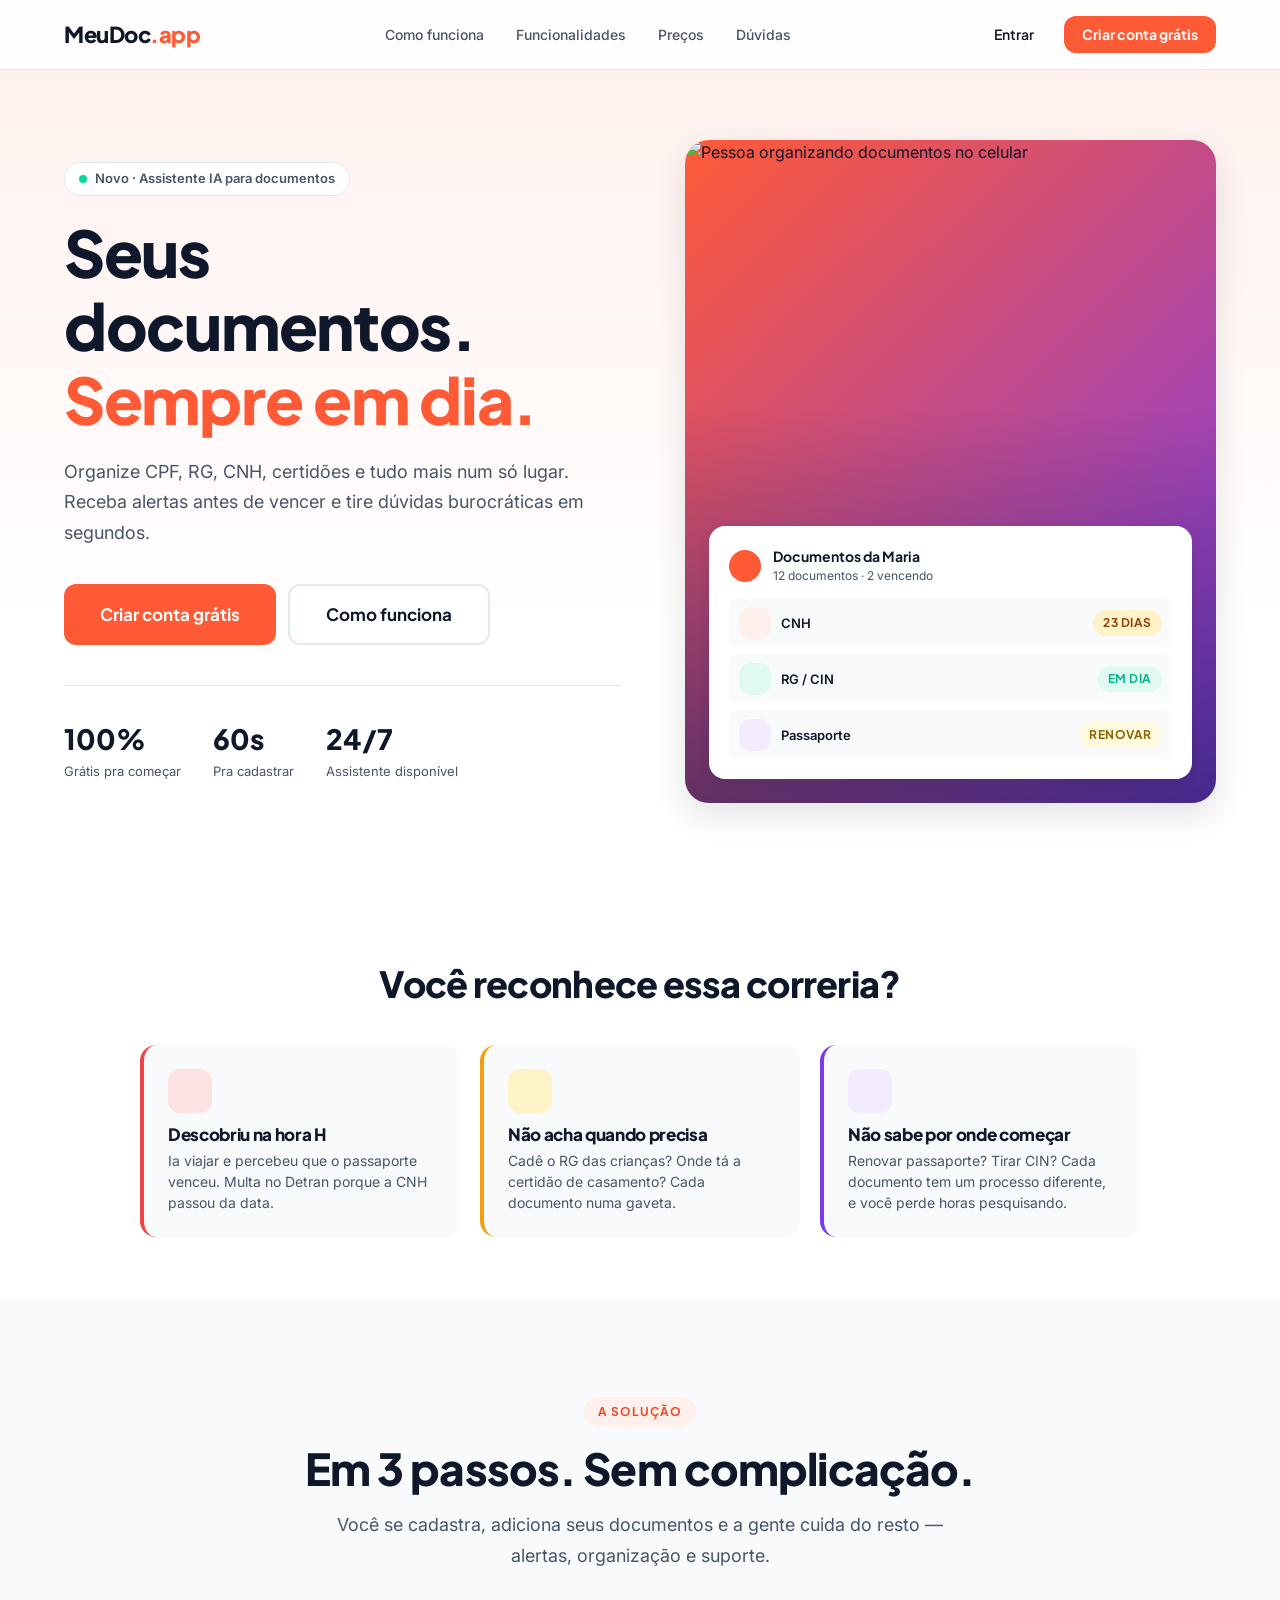
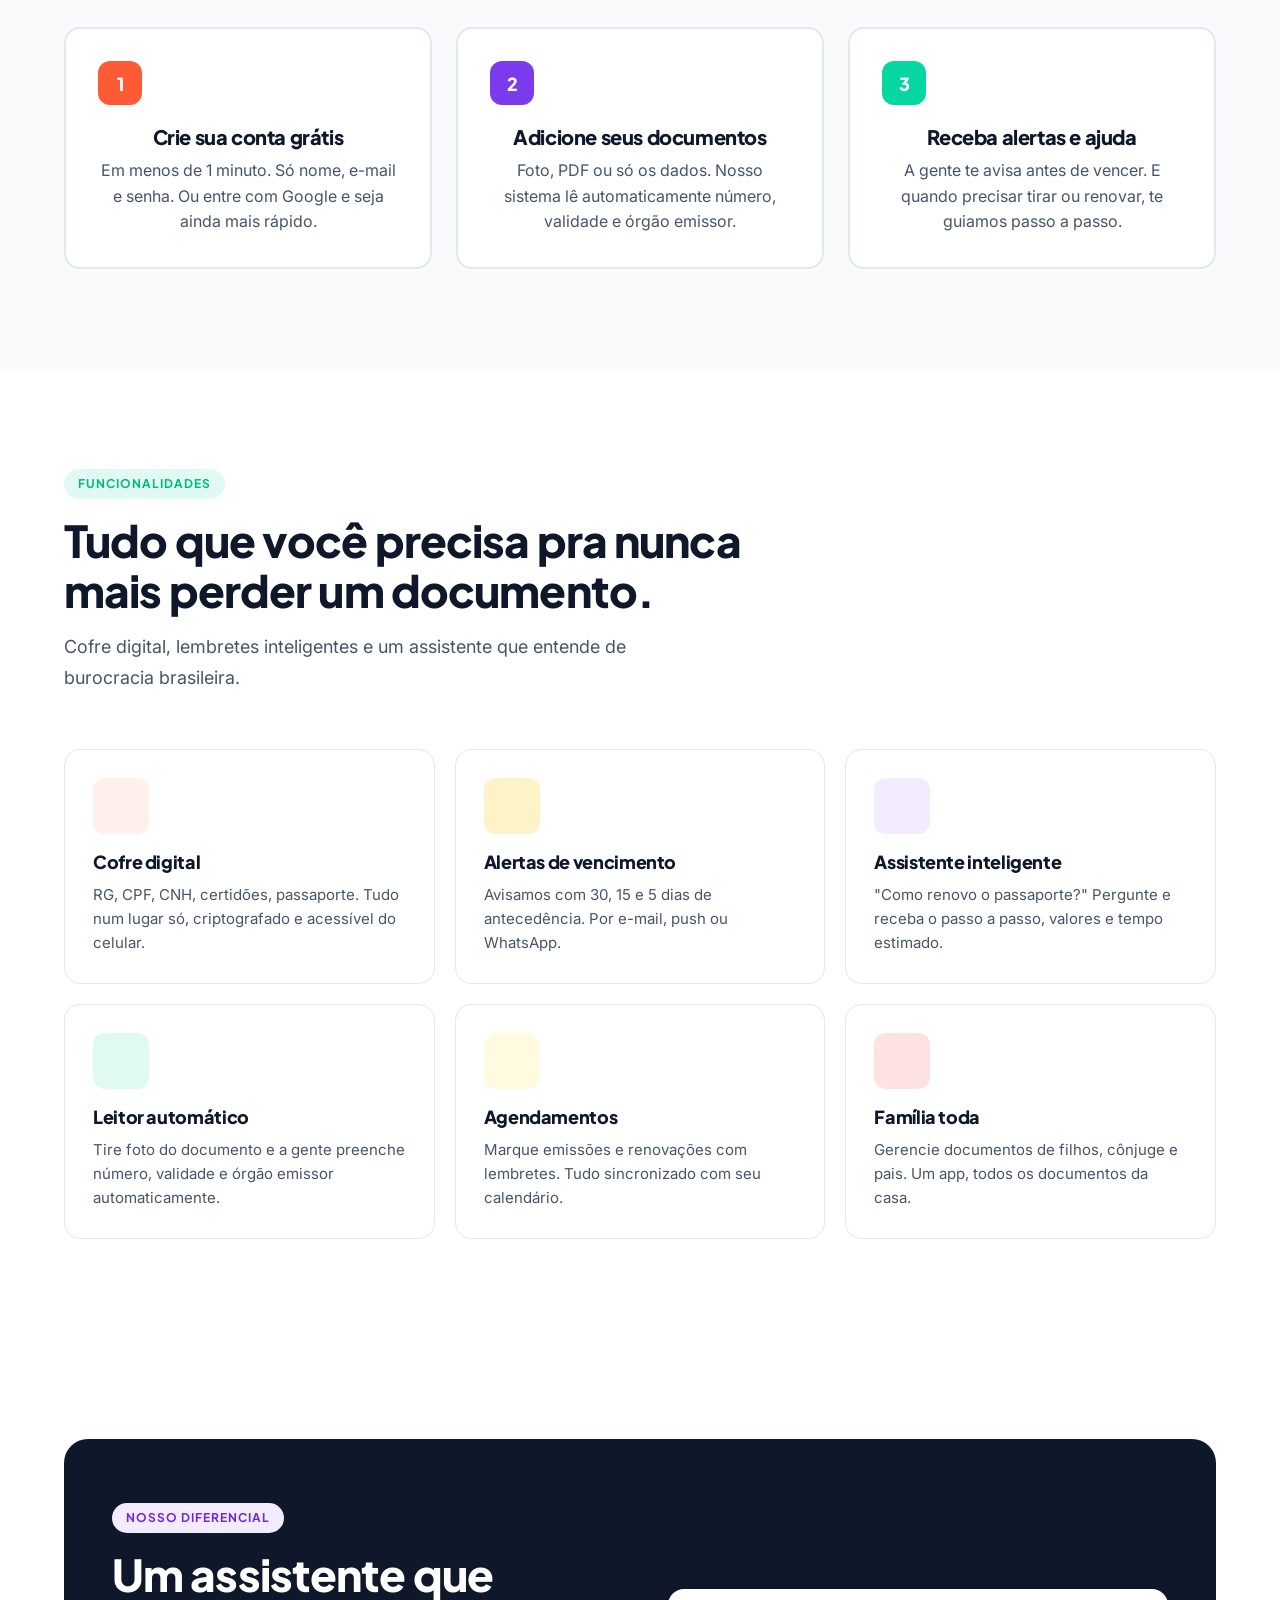
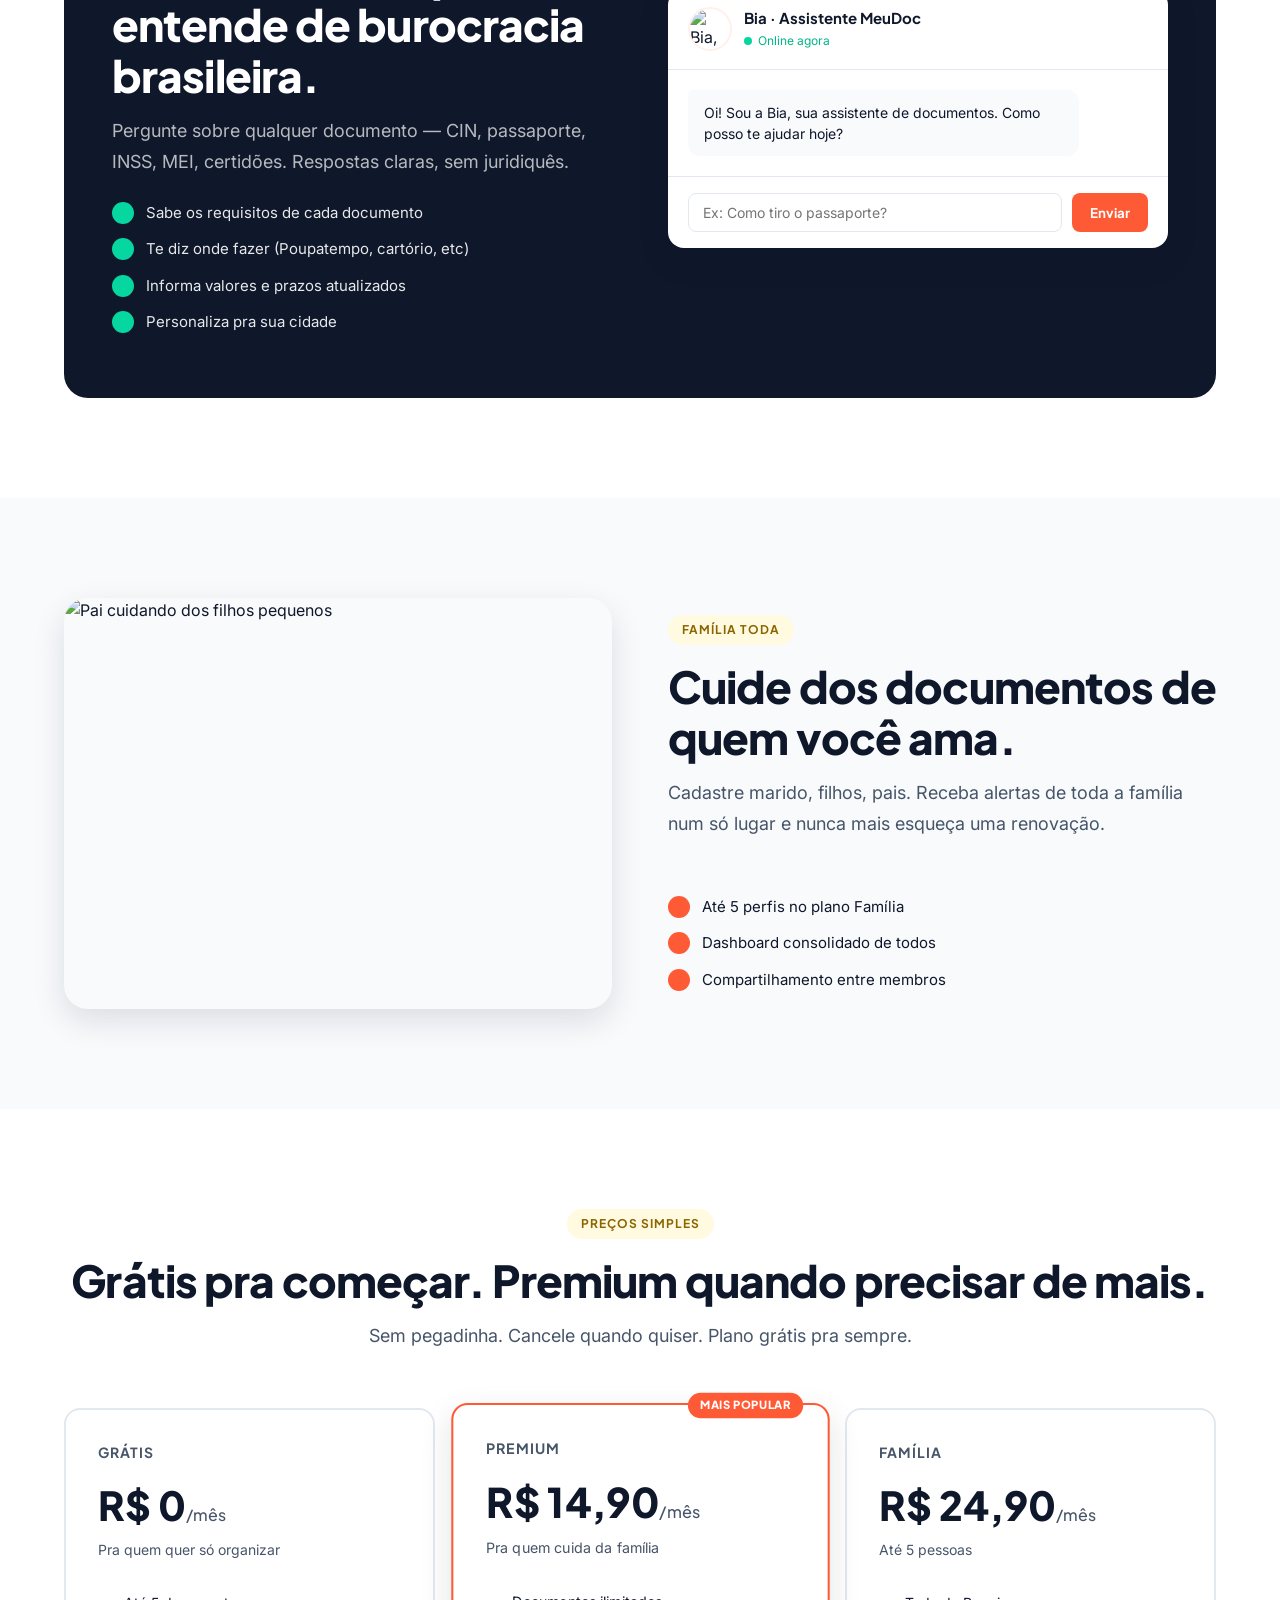
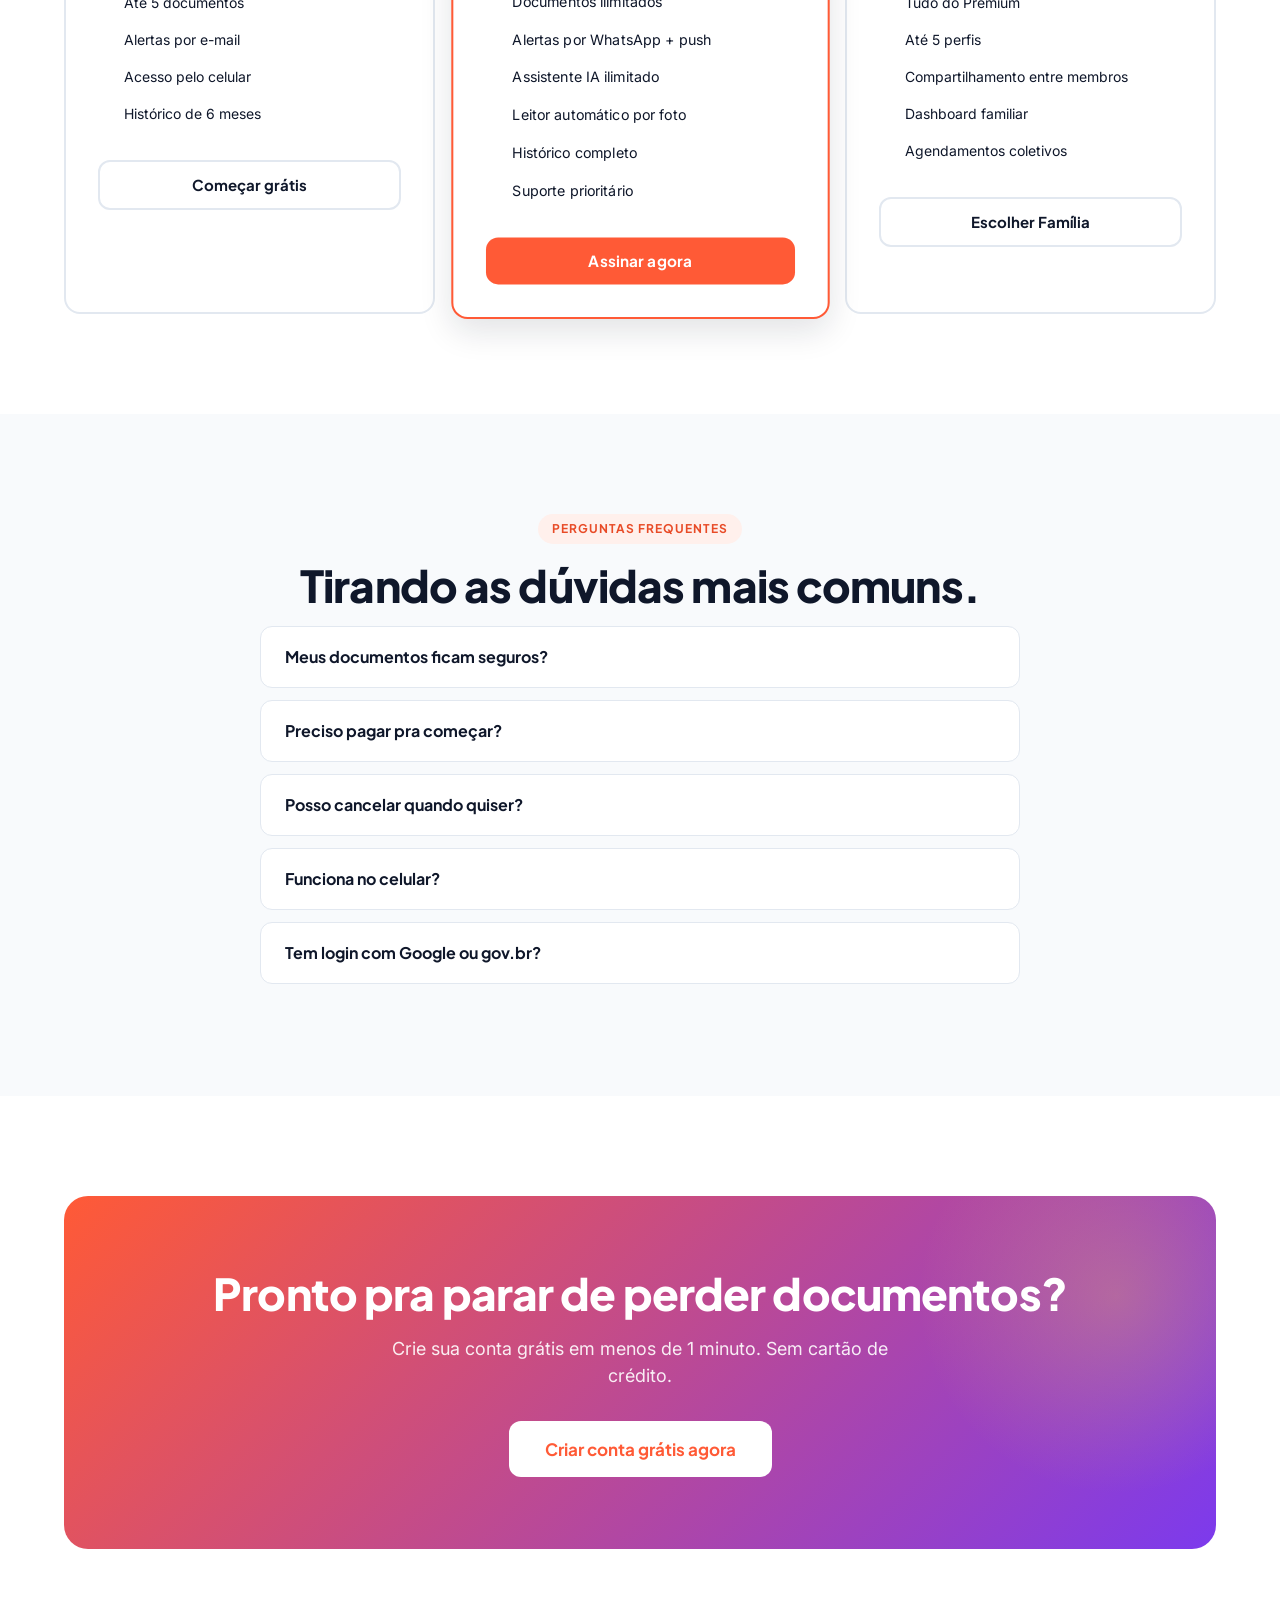
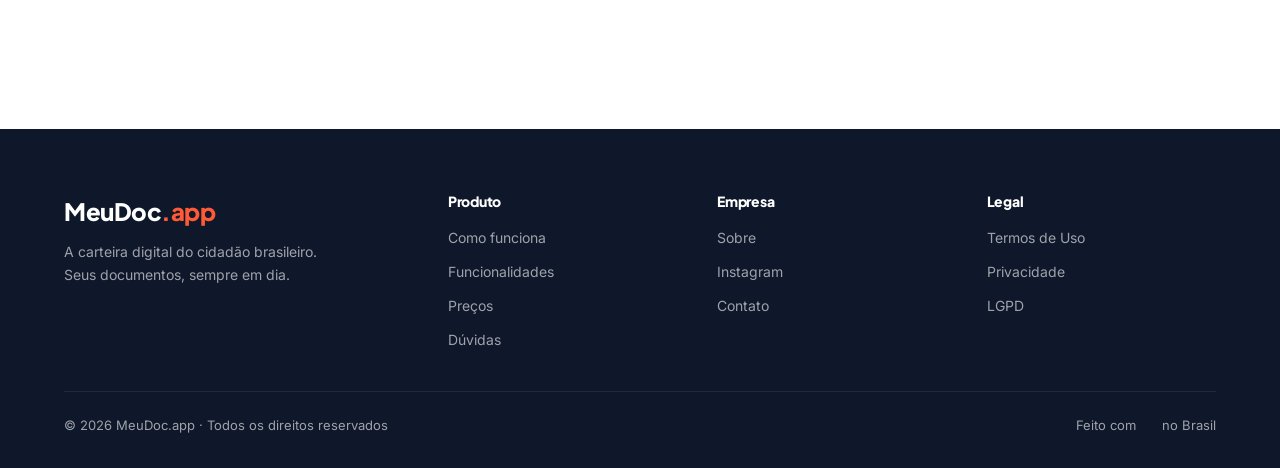
==== index.html @ 769c8b7e "Refaz todas paginas internas + OCR + chat IA + QR funcional API NOVA: - api/ocr.js: endpoint Claude " ====
<!DOCTYPE html>
<html lang="pt-BR">
<head>
<meta charset="UTF-8">
<meta name="viewport" content="width=device-width, initial-scale=1.0">
<title>MeuDoc.app — A carteira digital do cidadão brasileiro</title>
<meta name="description" content="Organize seus documentos, receba alertas de vencimento e tire dúvidas burocráticas com IA. Grátis pra sempre.">
<link rel="preconnect" href="https://fonts.googleapis.com">
<link rel="preconnect" href="https://fonts.gstatic.com" crossorigin>
<link href="https://fonts.googleapis.com/css2?family=Plus+Jakarta+Sans:wght@500;600;700;800&family=Inter:wght@400;500;600&display=swap" rel="stylesheet">
<link rel="stylesheet" href="assets/styles.css">
<script src="https://unpkg.com/lucide@latest/dist/umd/lucide.min.js"></script>
<style>
  /* === NAV === */
  .nav {
    position: fixed; top: 0; left: 0; right: 0; z-index: 100;
    background: rgba(255,255,255,0.85);
    backdrop-filter: blur(16px);
    border-bottom: 1px solid var(--borda);
  }
  .nav-inner {
    max-width: 1200px; margin: 0 auto;
    padding: 16px 24px;
    display: flex; align-items: center; justify-content: space-between; gap: 24px;
  }
  .logo {
    font-family: var(--font-display);
    font-weight: 800; font-size: 22px;
    color: var(--noite); letter-spacing: -0.02em;
  }
  .logo span { color: var(--coral); }
  .nav-links { display: flex; gap: 32px; align-items: center; }
  .nav-links a { font-size: 14px; font-weight: 500; color: var(--cinza); transition: color var(--t); }
  .nav-links a:hover { color: var(--noite); }
  .nav-cta { display: flex; gap: 12px; align-items: center; }
  .nav-cta .btn-ghost { color: var(--noite); font-weight: 600; }
  .menu-toggle { display: none; background: none; border: none; padding: 8px; color: var(--noite); cursor: pointer; }

  @media (max-width: 768px) {
    .nav-links, .nav-cta .btn-primary { display: none; }
    .menu-toggle { display: flex; }
    .nav-cta { gap: 8px; }
  }

  .mobile-menu {
    position: fixed; top: 64px; left: 0; right: 0;
    background: var(--branco);
    border-bottom: 1px solid var(--borda);
    padding: 24px;
    display: none;
    flex-direction: column;
    gap: 20px;
    z-index: 99;
    box-shadow: var(--sh-md);
  }
  .mobile-menu.open { display: flex; }
  .mobile-menu a { font-size: 16px; font-weight: 600; color: var(--noite); padding: 8px 0; }

  /* === HERO === */
  .hero {
    padding: 140px 0 100px;
    background: linear-gradient(180deg, var(--coral-light) 0%, var(--branco) 70%);
    position: relative; overflow: hidden;
  }
  .hero-grid {
    display: grid; grid-template-columns: 1.05fr 1fr;
    gap: 64px; align-items: center;
  }
  .hero-badge {
    display: inline-flex; align-items: center; gap: 8px;
    background: var(--branco);
    border: 1px solid var(--borda);
    border-radius: var(--r-full);
    padding: 6px 14px;
    font-size: 13px; font-weight: 600; color: var(--cinza);
    margin-bottom: 20px;
  }
  .hero-badge .dot { width: 8px; height: 8px; border-radius: 50%; background: var(--menta); animation: pulse 2s infinite; }
  .hero h1 { margin-bottom: 20px; }
  .hero h1 em { font-style: normal; color: var(--coral); }
  .hero-sub { font-size: 18px; color: var(--cinza); line-height: 1.7; margin-bottom: 36px; max-width: 520px; }
  .hero-cta { display: flex; gap: 12px; flex-wrap: wrap; margin-bottom: 40px; }
  .hero-stats { display: flex; gap: 32px; padding-top: 32px; border-top: 1px solid var(--borda); }
  .stat-num { font-family: var(--font-display); font-size: 28px; font-weight: 800; color: var(--noite); }
  .stat-label { font-size: 13px; color: var(--cinza); margin-top: 2px; }

  @media (max-width: 768px) {
    .hero { padding: 120px 0 60px; }
    .hero-grid { grid-template-columns: 1fr; gap: 40px; }
    .hero-stats { gap: 20px; }
    .stat-num { font-size: 24px; }
  }

  /* === HERO PHOTO + CARD === */
  .hero-visual {
    position: relative;
    aspect-ratio: 4/5;
    border-radius: var(--r-xl);
    overflow: hidden;
    box-shadow: var(--sh-lg);
    background: linear-gradient(135deg, var(--coral) 0%, var(--lavanda) 100%);
  }
  .hero-photo {
    width: 100%; height: 100%; object-fit: cover; object-position: center;
    display: block;
  }
  .hero-photo-overlay {
    position: absolute; inset: 0;
    background: linear-gradient(180deg, transparent 40%, rgba(15,23,42,0.5) 100%);
  }
  .hero-floating-card {
    position: absolute;
    bottom: 24px; left: 24px; right: 24px;
    background: var(--branco);
    border-radius: var(--r-lg);
    padding: 20px;
    box-shadow: var(--sh-md);
    animation: float 6s ease-in-out infinite;
  }
  .hfc-header { display: flex; align-items: center; gap: 12px; margin-bottom: 14px; }
  .hfc-title { font-family: var(--font-display); font-weight: 700; font-size: 14px; color: var(--noite); }
  .hfc-sub { font-size: 12px; color: var(--cinza); }
  .hfc-list { display: flex; flex-direction: column; gap: 8px; }
  .hfc-row { display: flex; align-items: center; gap: 10px; padding: 8px 10px; background: var(--neve); border-radius: var(--r-sm); }
  .hfc-row .icon-box { width: 32px; height: 32px; }
  .hfc-row .icon-box [data-lucide] { width: 16px; height: 16px; }
  .hfc-name { font-size: 13px; font-weight: 600; color: var(--noite); flex: 1; }

  /* === SECTION === */
  .section { padding: 100px 0; }
  .section-tag {
    display: inline-block;
    background: var(--coral-light);
    color: var(--coral-dark);
    padding: 6px 14px;
    border-radius: var(--r-full);
    font-family: var(--font-display);
    font-size: 12px; font-weight: 700;
    text-transform: uppercase; letter-spacing: 1px;
    margin-bottom: 16px;
  }
  .section-tag.menta { background: var(--menta-light); color: var(--menta-dark); }
  .section-tag.lavanda { background: var(--lavanda-light); color: var(--lavanda-dark); }
  .section-tag.sol { background: var(--sol-light); color: #8A6500; }
  .section-title { margin-bottom: 16px; }
  .section-sub { font-size: 18px; color: var(--cinza); line-height: 1.7; max-width: 640px; margin-bottom: 56px; }
  .section-center { text-align: center; }
  .section-center .section-sub { margin-left: auto; margin-right: auto; }

  /* === COMO FUNCIONA === */
  .steps { display: grid; grid-template-columns: repeat(3, 1fr); gap: 24px; }
  .step {
    background: var(--branco);
    border: 2px solid var(--borda);
    border-radius: var(--r-lg);
    padding: 32px;
    transition: all var(--t);
  }
  .step:hover { border-color: var(--coral); transform: translateY(-4px); box-shadow: var(--sh-md); }
  .step-num {
    width: 44px; height: 44px;
    background: var(--coral);
    color: var(--branco);
    border-radius: var(--r-md);
    display: flex; align-items: center; justify-content: center;
    font-family: var(--font-display); font-weight: 800; font-size: 18px;
    margin-bottom: 20px;
  }
  .step:nth-child(2) .step-num { background: var(--lavanda); }
  .step:nth-child(3) .step-num { background: var(--menta); }
  .step h3 { font-size: 20px; margin-bottom: 10px; }
  .step p { color: var(--cinza); line-height: 1.6; }
  @media (max-width: 768px) { .steps { grid-template-columns: 1fr; } }

  /* === FUNCIONALIDADES === */
  .features { display: grid; grid-template-columns: repeat(3, 1fr); gap: 20px; }
  .feature {
    background: var(--branco);
    border: 1px solid var(--borda);
    border-radius: var(--r-lg);
    padding: 28px;
    transition: all var(--t);
  }
  .feature:hover { transform: translateY(-4px); box-shadow: var(--sh-md); border-color: var(--cinza-claro); }
  .feature .icon-box { margin-bottom: 18px; }
  .feature h3 { font-size: 18px; margin-bottom: 10px; }
  .feature p { color: var(--cinza); font-size: 15px; line-height: 1.6; }
  @media (max-width: 900px) { .features { grid-template-columns: repeat(2, 1fr); } }
  @media (max-width: 600px) { .features { grid-template-columns: 1fr; } }

  /* === IA SECTION === */
  .ia-section { background: var(--noite); color: var(--branco); border-radius: var(--r-xl); padding: 64px 48px; }
  .ia-grid { display: grid; grid-template-columns: 1fr 1fr; gap: 56px; align-items: center; }
  .ia-section h2, .ia-section .section-title { color: var(--branco); }
  .ia-section .section-sub { color: rgba(255,255,255,0.7); margin-bottom: 24px; }
  .ia-features { display: flex; flex-direction: column; gap: 14px; }
  .ia-feat { display: flex; align-items: center; gap: 12px; font-size: 15px; color: rgba(255,255,255,0.9); }
  .ia-check { width: 22px; height: 22px; border-radius: var(--r-full); background: var(--menta); color: var(--noite); display: flex; align-items: center; justify-content: center; flex-shrink: 0; }
  .ia-check [data-lucide] { width: 14px; height: 14px; stroke-width: 3; }

  .chat-card { background: var(--branco); border-radius: var(--r-lg); overflow: hidden; color: var(--noite); box-shadow: var(--sh-lg); }
  .chat-header { padding: 18px 20px; border-bottom: 1px solid var(--borda); display: flex; align-items: center; gap: 12px; }
  .chat-avatar-img {
    width: 44px; height: 44px; border-radius: var(--r-full); overflow: hidden;
    border: 2px solid var(--coral-light); flex-shrink: 0;
  }
  .chat-avatar-img img { width: 100%; height: 100%; object-fit: cover; }
  .chat-title { font-family: var(--font-display); font-weight: 700; font-size: 15px; }
  .chat-status { font-size: 12px; color: var(--menta-dark); display: flex; align-items: center; gap: 6px; margin-top: 2px; }
  .chat-status::before { content: ''; width: 8px; height: 8px; border-radius: 50%; background: var(--menta); animation: pulse 2s infinite; }
  .chat-body { padding: 20px; max-height: 320px; overflow-y: auto; display: flex; flex-direction: column; gap: 12px; }
  .msg { padding: 12px 16px; border-radius: var(--r-md); max-width: 85%; font-size: 14px; line-height: 1.5; }
  .msg-bot { background: var(--neve); color: var(--noite); border-top-left-radius: 4px; }
  .msg-user { background: var(--coral); color: var(--branco); align-self: flex-end; border-top-right-radius: 4px; }
  .typing { display: flex; gap: 4px; padding: 12px 16px; background: var(--neve); border-radius: var(--r-md); width: fit-content; }
  .typing span { width: 6px; height: 6px; background: var(--cinza-claro); border-radius: 50%; animation: pulse 1.4s infinite; }
  .typing span:nth-child(2) { animation-delay: 0.2s; }
  .typing span:nth-child(3) { animation-delay: 0.4s; }
  .chat-input-wrap { padding: 16px 20px; border-top: 1px solid var(--borda); display: flex; gap: 10px; }
  .chat-input-wrap input { flex: 1; padding: 10px 14px; border: 1.5px solid var(--borda); border-radius: var(--r-sm); font-size: 14px; outline: none; }
  .chat-input-wrap input:focus { border-color: var(--coral); }
  .chat-input-wrap button { padding: 10px 18px; background: var(--coral); color: var(--branco); border: none; border-radius: var(--r-sm); font-weight: 700; font-family: var(--font-display); cursor: pointer; }

  @media (max-width: 768px) {
    .ia-section { padding: 40px 24px; }
    .ia-grid { grid-template-columns: 1fr; gap: 32px; }
  }

  /* === FAMILIA SECTION (com foto) === */
  .familia-grid { display: grid; grid-template-columns: 1fr 1fr; gap: 56px; align-items: center; }
  .familia-photo {
    width: 100%; aspect-ratio: 4/3; object-fit: cover;
    border-radius: var(--r-xl);
    box-shadow: var(--sh-lg);
  }
  @media (max-width: 768px) { .familia-grid { grid-template-columns: 1fr; gap: 32px; } }

  /* === PREÇOS === */
  .prices { display: grid; grid-template-columns: repeat(3, 1fr); gap: 20px; }
  .price {
    background: var(--branco);
    border: 2px solid var(--borda);
    border-radius: var(--r-lg);
    padding: 32px;
    transition: all var(--t);
    text-align: left;
  }
  .price.popular { border-color: var(--coral); position: relative; transform: scale(1.02); box-shadow: var(--sh-lg); }
  .price-badge { position: absolute; top: -12px; right: 24px; background: var(--coral); color: var(--branco); padding: 4px 12px; border-radius: var(--r-full); font-family: var(--font-display); font-size: 11px; font-weight: 800; text-transform: uppercase; letter-spacing: 0.5px; }
  .price-name { font-family: var(--font-display); font-size: 14px; font-weight: 700; color: var(--cinza); text-transform: uppercase; letter-spacing: 1px; margin-bottom: 12px; }
  .price-value { font-family: var(--font-display); font-size: 40px; font-weight: 800; color: var(--noite); margin-bottom: 4px; }
  .price-value small { font-size: 16px; font-weight: 500; color: var(--cinza); }
  .price-sub { font-size: 14px; color: var(--cinza); margin-bottom: 24px; }
  .price-list { list-style: none; margin-bottom: 28px; }
  .price-list li { padding: 8px 0; font-size: 14px; color: var(--noite); display: flex; align-items: center; gap: 10px; }
  .price-list li [data-lucide] { width: 16px; height: 16px; color: var(--menta-dark); stroke-width: 3; flex-shrink: 0; }
  @media (max-width: 900px) {
    .prices { grid-template-columns: 1fr; }
    .price.popular { transform: none; }
  }

  /* === FAQ === */
  .faq { max-width: 760px; margin: 0 auto; }
  .faq-item { background: var(--branco); border: 1px solid var(--borda); border-radius: var(--r-md); margin-bottom: 12px; overflow: hidden; }
  .faq-q { padding: 18px 24px; font-family: var(--font-display); font-weight: 700; font-size: 16px; cursor: pointer; display: flex; justify-content: space-between; align-items: center; color: var(--noite); }
  .faq-q [data-lucide] { color: var(--coral); transition: transform var(--t); }
  .faq-a { max-height: 0; overflow: hidden; transition: max-height var(--t-slow), padding var(--t-slow); padding: 0 24px; color: var(--cinza); font-size: 15px; line-height: 1.7; }
  .faq-item.open .faq-a { max-height: 500px; padding: 0 24px 20px; }
  .faq-item.open .faq-q [data-lucide] { transform: rotate(180deg); }

  /* === CTA FINAL === */
  .cta-final {
    background: linear-gradient(135deg, var(--coral) 0%, var(--lavanda) 100%);
    color: var(--branco);
    border-radius: var(--r-xl);
    padding: 72px 40px;
    text-align: center;
    position: relative;
    overflow: hidden;
  }
  .cta-final::before {
    content: ''; position: absolute; top: -100px; right: -100px;
    width: 400px; height: 400px; border-radius: 50%;
    background: radial-gradient(circle, rgba(255,217,61,0.25), transparent 70%);
  }
  .cta-final h2 { color: var(--branco); margin-bottom: 16px; position: relative; }
  .cta-final p { font-size: 18px; color: rgba(255,255,255,0.9); margin-bottom: 32px; max-width: 540px; margin-left: auto; margin-right: auto; position: relative; }
  .cta-final .btn-primary { background: var(--branco); color: var(--coral); position: relative; }
  .cta-final .btn-primary:hover { background: var(--neve); }

  /* === FOOTER === */
  footer { background: var(--noite); color: rgba(255,255,255,0.6); padding: 64px 0 32px; margin-top: 80px; }
  .footer-grid {
    display: grid; grid-template-columns: 1.5fr 1fr 1fr 1fr; gap: 40px;
    padding-bottom: 40px; border-bottom: 1px solid rgba(255,255,255,0.08);
  }
  .footer-brand .logo { color: var(--branco); font-size: 24px; }
  .footer-brand p { margin-top: 12px; font-size: 14px; line-height: 1.6; max-width: 280px; }
  .footer-col h4 { color: var(--branco); font-size: 14px; margin-bottom: 16px; }
  .footer-col ul { list-style: none; display: flex; flex-direction: column; gap: 10px; }
  .footer-col a { font-size: 14px; color: rgba(255,255,255,0.6); transition: color var(--t); }
  .footer-col a:hover { color: var(--branco); }
  .footer-bottom { padding-top: 24px; display: flex; justify-content: space-between; align-items: center; font-size: 13px; flex-wrap: wrap; gap: 12px; }
  .footer-bottom [data-lucide] { color: var(--coral); width: 14px; height: 14px; }
  @media (max-width: 768px) { .footer-grid { grid-template-columns: 1fr 1fr; gap: 32px; } }
  @media (max-width: 480px) { .footer-grid { grid-template-columns: 1fr; } }
</style>
</head>
<body>

<!-- NAV -->
<nav class="nav">
  <div class="nav-inner">
    <a href="#" class="logo">MeuDoc<span>.app</span></a>
    <div class="nav-links">
      <a href="#como-funciona">Como funciona</a>
      <a href="#funcionalidades">Funcionalidades</a>
      <a href="#precos">Preços</a>
      <a href="#faq">Dúvidas</a>
    </div>
    <div class="nav-cta">
      <a href="login.html" class="btn btn-ghost btn-sm">Entrar</a>
      <a href="login.html#cadastro" class="btn btn-primary btn-sm">Criar conta grátis</a>
      <button class="menu-toggle" onclick="toggleMenu()" aria-label="Menu"><i data-lucide="menu" class="icon-lg"></i></button>
    </div>
  </div>
  <div class="mobile-menu" id="mobileMenu">
    <a href="#como-funciona" onclick="toggleMenu()">Como funciona</a>
    <a href="#funcionalidades" onclick="toggleMenu()">Funcionalidades</a>
    <a href="#precos" onclick="toggleMenu()">Preços</a>
    <a href="#faq" onclick="toggleMenu()">Dúvidas</a>
    <a href="login.html" class="btn btn-secondary">Entrar</a>
    <a href="login.html#cadastro" class="btn btn-primary">Criar conta grátis</a>
  </div>
</nav>

<!-- HERO -->
<section class="hero">
  <div class="container">
    <div class="hero-grid">
      <div>
        <div class="hero-badge"><span class="dot"></span> Novo · Assistente IA para documentos</div>
        <h1>Seus documentos.<br><em>Sempre em dia.</em></h1>
        <p class="hero-sub">Organize CPF, RG, CNH, certidões e tudo mais num só lugar. Receba alertas antes de vencer e tire dúvidas burocráticas em segundos.</p>
        <div class="hero-cta">
          <a href="login.html#cadastro" class="btn btn-primary btn-lg">Criar conta grátis</a>
          <a href="#como-funciona" class="btn btn-secondary btn-lg">Como funciona</a>
        </div>
        <div class="hero-stats">
          <div>
            <div class="stat-num">100%</div>
            <div class="stat-label">Grátis pra começar</div>
          </div>
          <div>
            <div class="stat-num">60s</div>
            <div class="stat-label">Pra cadastrar</div>
          </div>
          <div>
            <div class="stat-num">24/7</div>
            <div class="stat-label">Assistente disponível</div>
          </div>
        </div>
      </div>
      <div class="hero-visual">
        <img class="hero-photo" src="https://images.unsplash.com/photo-1573496359142-b8d87734a5a2?w=900&q=85&auto=format&fit=crop" alt="Pessoa organizando documentos no celular" loading="eager">
        <div class="hero-photo-overlay"></div>
        <div class="hero-floating-card">
          <div class="hfc-header">
            <div class="avatar avatar-sm" style="background: var(--coral);"><i data-lucide="folder" class="icon-md"></i></div>
            <div>
              <div class="hfc-title">Documentos da Maria</div>
              <div class="hfc-sub">12 documentos · 2 vencendo</div>
            </div>
          </div>
          <div class="hfc-list">
            <div class="hfc-row">
              <div class="icon-box coral"><i data-lucide="credit-card"></i></div>
              <div class="hfc-name">CNH</div>
              <span class="badge badge-alerta">23 dias</span>
            </div>
            <div class="hfc-row">
              <div class="icon-box menta"><i data-lucide="badge-check"></i></div>
              <div class="hfc-name">RG / CIN</div>
              <span class="badge badge-menta">Em dia</span>
            </div>
            <div class="hfc-row">
              <div class="icon-box lavanda"><i data-lucide="plane"></i></div>
              <div class="hfc-name">Passaporte</div>
              <span class="badge badge-sol">Renovar</span>
            </div>
          </div>
        </div>
      </div>
    </div>
  </div>
</section>

<!-- DORES (reconhecimento) -->
<section class="section" style="padding: 60px 0;">
  <div class="container">
    <div style="text-align:center; max-width: 700px; margin: 0 auto 40px;">
      <h2 class="section-title" style="font-size: clamp(24px, 3vw, 36px);">Você reconhece essa correria?</h2>
    </div>
    <div style="display: grid; grid-template-columns: repeat(3, 1fr); gap: 20px; max-width: 1000px; margin: 0 auto;" class="dores-grid">
      <div style="background: var(--neve); border-radius: var(--r-lg); padding: 24px; border-left: 4px solid var(--perigo);">
        <div class="icon-box perigo" style="width: 44px; height: 44px; margin-bottom: 12px;"><i data-lucide="alert-octagon"></i></div>
        <h3 style="font-size: 17px; margin-bottom: 6px;">Descobriu na hora H</h3>
        <p style="font-size: 14px; color: var(--cinza); line-height: 1.5;">Ia viajar e percebeu que o passaporte venceu. Multa no Detran porque a CNH passou da data.</p>
      </div>
      <div style="background: var(--neve); border-radius: var(--r-lg); padding: 24px; border-left: 4px solid var(--alerta);">
        <div class="icon-box alerta" style="width: 44px; height: 44px; margin-bottom: 12px;"><i data-lucide="folder-x"></i></div>
        <h3 style="font-size: 17px; margin-bottom: 6px;">Não acha quando precisa</h3>
        <p style="font-size: 14px; color: var(--cinza); line-height: 1.5;">Cadê o RG das crianças? Onde tá a certidão de casamento? Cada documento numa gaveta.</p>
      </div>
      <div style="background: var(--neve); border-radius: var(--r-lg); padding: 24px; border-left: 4px solid var(--lavanda);">
        <div class="icon-box lavanda" style="width: 44px; height: 44px; margin-bottom: 12px;"><i data-lucide="help-circle"></i></div>
        <h3 style="font-size: 17px; margin-bottom: 6px;">Não sabe por onde começar</h3>
        <p style="font-size: 14px; color: var(--cinza); line-height: 1.5;">Renovar passaporte? Tirar CIN? Cada documento tem um processo diferente, e você perde horas pesquisando.</p>
      </div>
    </div>
    <style>@media (max-width: 768px) { .dores-grid { grid-template-columns: 1fr !important; } }</style>
  </div>
</section>

<!-- COMO FUNCIONA -->
<section class="section" id="como-funciona" style="background: var(--neve);">
  <div class="container section-center">
    <span class="section-tag">A solução</span>
    <h2 class="section-title">Em 3 passos. Sem complicação.</h2>
    <p class="section-sub">Você se cadastra, adiciona seus documentos e a gente cuida do resto — alertas, organização e suporte.</p>
    <div class="steps">
      <div class="step">
        <div class="step-num">1</div>
        <h3>Crie sua conta grátis</h3>
        <p>Em menos de 1 minuto. Só nome, e-mail e senha. Ou entre com Google e seja ainda mais rápido.</p>
      </div>
      <div class="step">
        <div class="step-num">2</div>
        <h3>Adicione seus documentos</h3>
        <p>Foto, PDF ou só os dados. Nosso sistema lê automaticamente número, validade e órgão emissor.</p>
      </div>
      <div class="step">
        <div class="step-num">3</div>
        <h3>Receba alertas e ajuda</h3>
        <p>A gente te avisa antes de vencer. E quando precisar tirar ou renovar, te guiamos passo a passo.</p>
      </div>
    </div>
  </div>
</section>

<!-- FUNCIONALIDADES -->
<section class="section" id="funcionalidades">
  <div class="container">
    <div style="max-width: 700px;">
      <span class="section-tag menta">Funcionalidades</span>
      <h2 class="section-title">Tudo que você precisa pra nunca mais perder um documento.</h2>
      <p class="section-sub">Cofre digital, lembretes inteligentes e um assistente que entende de burocracia brasileira.</p>
    </div>
    <div class="features">
      <div class="feature">
        <div class="icon-box icon-box-lg coral"><i data-lucide="folder-lock" class="icon-xl"></i></div>
        <h3>Cofre digital</h3>
        <p>RG, CPF, CNH, certidões, passaporte. Tudo num lugar só, criptografado e acessível do celular.</p>
      </div>
      <div class="feature">
        <div class="icon-box icon-box-lg alerta"><i data-lucide="bell-ring" class="icon-xl"></i></div>
        <h3>Alertas de vencimento</h3>
        <p>Avisamos com 30, 15 e 5 dias de antecedência. Por e-mail, push ou WhatsApp.</p>
      </div>
      <div class="feature">
        <div class="icon-box icon-box-lg lavanda"><i data-lucide="sparkles" class="icon-xl"></i></div>
        <h3>Assistente inteligente</h3>
        <p>"Como renovo o passaporte?" Pergunte e receba o passo a passo, valores e tempo estimado.</p>
      </div>
      <div class="feature">
        <div class="icon-box icon-box-lg menta"><i data-lucide="scan-line" class="icon-xl"></i></div>
        <h3>Leitor automático</h3>
        <p>Tire foto do documento e a gente preenche número, validade e órgão emissor automaticamente.</p>
      </div>
      <div class="feature">
        <div class="icon-box icon-box-lg sol"><i data-lucide="calendar-clock" class="icon-xl"></i></div>
        <h3>Agendamentos</h3>
        <p>Marque emissões e renovações com lembretes. Tudo sincronizado com seu calendário.</p>
      </div>
      <div class="feature">
        <div class="icon-box icon-box-lg perigo"><i data-lucide="users" class="icon-xl"></i></div>
        <h3>Família toda</h3>
        <p>Gerencie documentos de filhos, cônjuge e pais. Um app, todos os documentos da casa.</p>
      </div>
    </div>
  </div>
</section>

<!-- IA SECTION -->
<section class="section">
  <div class="container">
    <div class="ia-section">
      <div class="ia-grid">
        <div>
          <span class="section-tag lavanda">Nosso diferencial</span>
          <h2 class="section-title">Um assistente que entende de burocracia brasileira.</h2>
          <p class="section-sub">Pergunte sobre qualquer documento — CIN, passaporte, INSS, MEI, certidões. Respostas claras, sem juridiquês.</p>
          <div class="ia-features">
            <div class="ia-feat"><span class="ia-check"><i data-lucide="check"></i></span> Sabe os requisitos de cada documento</div>
            <div class="ia-feat"><span class="ia-check"><i data-lucide="check"></i></span> Te diz onde fazer (Poupatempo, cartório, etc)</div>
            <div class="ia-feat"><span class="ia-check"><i data-lucide="check"></i></span> Informa valores e prazos atualizados</div>
            <div class="ia-feat"><span class="ia-check"><i data-lucide="check"></i></span> Personaliza pra sua cidade</div>
          </div>
        </div>
        <div class="chat-card">
          <div class="chat-header">
            <div class="chat-avatar-img">
              <img src="https://images.unsplash.com/photo-1494790108377-be9c29b29330?w=120&q=85&auto=format&fit=crop" alt="Bia, assistente MeuDoc">
            </div>
            <div>
              <div class="chat-title">Bia · Assistente MeuDoc</div>
              <div class="chat-status">Online agora</div>
            </div>
          </div>
          <div class="chat-body" id="chatBody">
            <div class="msg msg-bot">Oi! Sou a Bia, sua assistente de documentos. Como posso te ajudar hoje?</div>
          </div>
          <div class="chat-input-wrap">
            <input type="text" id="chatInput" placeholder="Ex: Como tiro o passaporte?" />
            <button onclick="sendMsg()">Enviar</button>
          </div>
        </div>
      </div>
    </div>
  </div>
</section>

<!-- FAMILIA -->
<section class="section" style="background: var(--neve);">
  <div class="container">
    <div class="familia-grid">
      <img class="familia-photo" src="https://images.unsplash.com/photo-1609220136736-443140cffec6?w=900&q=85&auto=format&fit=crop" alt="Pai cuidando dos filhos pequenos">
      <div>
        <span class="section-tag sol">Família toda</span>
        <h2 class="section-title">Cuide dos documentos de quem você ama.</h2>
        <p class="section-sub">Cadastre marido, filhos, pais. Receba alertas de toda a família num só lugar e nunca mais esqueça uma renovação.</p>
        <div class="ia-features" style="margin-top: 8px;">
          <div class="ia-feat" style="color: var(--noite);"><span class="ia-check" style="background: var(--coral); color: var(--branco);"><i data-lucide="check"></i></span> Até 5 perfis no plano Família</div>
          <div class="ia-feat" style="color: var(--noite);"><span class="ia-check" style="background: var(--coral); color: var(--branco);"><i data-lucide="check"></i></span> Dashboard consolidado de todos</div>
          <div class="ia-feat" style="color: var(--noite);"><span class="ia-check" style="background: var(--coral); color: var(--branco);"><i data-lucide="check"></i></span> Compartilhamento entre membros</div>
        </div>
      </div>
    </div>
  </div>
</section>

<!-- PREÇOS -->
<section class="section" id="precos">
  <div class="container section-center">
    <span class="section-tag sol">Preços simples</span>
    <h2 class="section-title">Grátis pra começar. Premium quando precisar de mais.</h2>
    <p class="section-sub">Sem pegadinha. Cancele quando quiser. Plano grátis pra sempre.</p>
    <div class="prices">
      <div class="price">
        <div class="price-name">Grátis</div>
        <div class="price-value">R$ 0<small>/mês</small></div>
        <div class="price-sub">Pra quem quer só organizar</div>
        <ul class="price-list">
          <li><i data-lucide="check"></i> Até 5 documentos</li>
          <li><i data-lucide="check"></i> Alertas por e-mail</li>
          <li><i data-lucide="check"></i> Acesso pelo celular</li>
          <li><i data-lucide="check"></i> Histórico de 6 meses</li>
        </ul>
        <a href="login.html#cadastro" class="btn btn-secondary btn-full">Começar grátis</a>
      </div>
      <div class="price popular">
        <span class="price-badge">Mais popular</span>
        <div class="price-name">Premium</div>
        <div class="price-value">R$ 14,90<small>/mês</small></div>
        <div class="price-sub">Pra quem cuida da família</div>
        <ul class="price-list">
          <li><i data-lucide="check"></i> Documentos ilimitados</li>
          <li><i data-lucide="check"></i> Alertas por WhatsApp + push</li>
          <li><i data-lucide="check"></i> Assistente IA ilimitado</li>
          <li><i data-lucide="check"></i> Leitor automático por foto</li>
          <li><i data-lucide="check"></i> Histórico completo</li>
          <li><i data-lucide="check"></i> Suporte prioritário</li>
        </ul>
        <a href="login.html#cadastro" class="btn btn-primary btn-full">Assinar agora</a>
      </div>
      <div class="price">
        <div class="price-name">Família</div>
        <div class="price-value">R$ 24,90<small>/mês</small></div>
        <div class="price-sub">Até 5 pessoas</div>
        <ul class="price-list">
          <li><i data-lucide="check"></i> Tudo do Premium</li>
          <li><i data-lucide="check"></i> Até 5 perfis</li>
          <li><i data-lucide="check"></i> Compartilhamento entre membros</li>
          <li><i data-lucide="check"></i> Dashboard familiar</li>
          <li><i data-lucide="check"></i> Agendamentos coletivos</li>
        </ul>
        <a href="login.html#cadastro" class="btn btn-secondary btn-full">Escolher Família</a>
      </div>
    </div>
  </div>
</section>

<!-- FAQ -->
<section class="section" id="faq" style="background: var(--neve);">
  <div class="container section-center">
    <span class="section-tag">Perguntas frequentes</span>
    <h2 class="section-title">Tirando as dúvidas mais comuns.</h2>
  </div>
  <div class="container">
    <div class="faq">
      <div class="faq-item" onclick="toggleFaq(this)">
        <div class="faq-q">Meus documentos ficam seguros? <i data-lucide="chevron-down"></i></div>
        <div class="faq-a">Sim. Todos os dados são criptografados em trânsito e em repouso. Usamos infraestrutura do Supabase (mesma tecnologia que bancos digitais usam) com autenticação segura.</div>
      </div>
      <div class="faq-item" onclick="toggleFaq(this)">
        <div class="faq-q">Preciso pagar pra começar? <i data-lucide="chevron-down"></i></div>
        <div class="faq-a">Não. O plano grátis é pra sempre — até 5 documentos e alertas por e-mail. Você só assina o Premium quando precisar de mais.</div>
      </div>
      <div class="faq-item" onclick="toggleFaq(this)">
        <div class="faq-q">Posso cancelar quando quiser? <i data-lucide="chevron-down"></i></div>
        <div class="faq-a">Pode. Sem multa, sem fidelidade. Cancelou, voltou pro plano grátis na hora.</div>
      </div>
      <div class="faq-item" onclick="toggleFaq(this)">
        <div class="faq-q">Funciona no celular? <i data-lucide="chevron-down"></i></div>
        <div class="faq-a">Funciona em qualquer dispositivo — celular, tablet, computador. É um app web responsivo, não precisa baixar nada.</div>
      </div>
      <div class="faq-item" onclick="toggleFaq(this)">
        <div class="faq-q">Tem login com Google ou gov.br? <i data-lucide="chevron-down"></i></div>
        <div class="faq-a">Google sim, em configuração final. gov.br está em processo de credenciamento — em breve.</div>
      </div>
    </div>
  </div>
</section>

<!-- CTA FINAL -->
<section class="section">
  <div class="container">
    <div class="cta-final">
      <h2>Pronto pra parar de perder documentos?</h2>
      <p>Crie sua conta grátis em menos de 1 minuto. Sem cartão de crédito.</p>
      <a href="login.html#cadastro" class="btn btn-primary btn-lg">Criar conta grátis agora</a>
    </div>
  </div>
</section>

<!-- FOOTER -->
<footer>
  <div class="container">
    <div class="footer-grid">
      <div class="footer-brand">
        <a href="#" class="logo">MeuDoc<span>.app</span></a>
        <p>A carteira digital do cidadão brasileiro. Seus documentos, sempre em dia.</p>
      </div>
      <div class="footer-col">
        <h4>Produto</h4>
        <ul>
          <li><a href="#como-funciona">Como funciona</a></li>
          <li><a href="#funcionalidades">Funcionalidades</a></li>
          <li><a href="#precos">Preços</a></li>
          <li><a href="#faq">Dúvidas</a></li>
        </ul>
      </div>
      <div class="footer-col">
        <h4>Empresa</h4>
        <ul>
          <li><a href="#">Sobre</a></li>
          <li><a href="https://instagram.com/meudocapp" target="_blank">Instagram</a></li>
          <li><a href="mailto:contato@meudoc.app">Contato</a></li>
        </ul>
      </div>
      <div class="footer-col">
        <h4>Legal</h4>
        <ul>
          <li><a href="#">Termos de Uso</a></li>
          <li><a href="#">Privacidade</a></li>
          <li><a href="#">LGPD</a></li>
        </ul>
      </div>
    </div>
    <div class="footer-bottom">
      <div>© 2026 MeuDoc.app · Todos os direitos reservados</div>
      <div style="display:flex; align-items:center; gap:6px;">Feito com <i data-lucide="heart"></i> no Brasil</div>
    </div>
  </div>
</footer>

<script>
  // Inicializa Lucide icons
  lucide.createIcons();

  // Menu mobile
  function toggleMenu() {
    document.getElementById('mobileMenu').classList.toggle('open');
  }

  // FAQ
  function toggleFaq(el) {
    el.classList.toggle('open');
  }

  // Chat demo
  const chatHistory = [];
  async function sendMsg() {
    const input = document.getElementById('chatInput');
    const body = document.getElementById('chatBody');
    const msg = input.value.trim();
    if (!msg) return;
    const u = document.createElement('div');
    u.className = 'msg msg-user';
    u.textContent = msg;
    body.appendChild(u);
    input.value = '';
    body.scrollTop = body.scrollHeight;
    chatHistory.push({ role: 'user', content: msg });
    const typing = document.createElement('div');
    typing.className = 'typing';
    typing.innerHTML = '<span></span><span></span><span></span>';
    body.appendChild(typing);
    body.scrollTop = body.scrollHeight;
    try {
      const r = await fetch('/api/chat', {
        method: 'POST',
        headers: { 'Content-Type': 'application/json' },
        body: JSON.stringify({ messages: chatHistory })
      });
      const data = await r.json();
      typing.remove();
      const text = data.content || 'Não consegui responder. Tente novamente!';
      const b = document.createElement('div');
      b.className = 'msg msg-bot';
      b.innerHTML = text.replace(/\n/g, '<br>').replace(/\*\*(.*?)\*\*/g, '<strong>$1</strong>');
      body.appendChild(b);
      body.scrollTop = body.scrollHeight;
      chatHistory.push({ role: 'assistant', content: text });
    } catch (e) {
      typing.remove();
      const err = document.createElement('div');
      err.className = 'msg msg-bot';
      err.textContent = 'Ops! Algo deu errado. Tente de novo em instantes.';
      body.appendChild(err);
    }
  }
  document.getElementById('chatInput').addEventListener('keydown', e => {
    if (e.key === 'Enter') sendMsg();
  });
  document.querySelectorAll('a[href^="#"]').forEach(a => {
    a.addEventListener('click', () => {
      document.getElementById('mobileMenu').classList.remove('open');
    });
  });
</script>
</body>
</html>
---- assets/styles.css ----
/* MeuDoc.app — Design System v2 */

:root {
  /* === CORES === */
  --coral: #FF5A36;
  --coral-dark: #E84B27;
  --coral-light: #FFF0EC;
  --sol: #FFD93D;
  --sol-dark: #F5C518;
  --sol-light: #FFFAE0;
  --menta: #06D6A0;
  --menta-dark: #04B587;
  --menta-light: #E0FAF3;
  --lavanda: #7C3AED;
  --lavanda-dark: #6D28D9;
  --lavanda-light: #F3ECFE;
  --noite: #0F172A;
  --cinza: #475569;
  --cinza-claro: #94A3B8;
  --neve: #F8FAFC;
  --branco: #FFFFFF;
  --borda: #E2E8F0;
  --alerta: #F59E0B;
  --alerta-light: #FEF3C7;
  --perigo: #EF4444;
  --perigo-light: #FEE2E2;

  /* === TIPOGRAFIA === */
  --font-display: 'Plus Jakarta Sans', system-ui, -apple-system, sans-serif;
  --font-body: 'Inter', system-ui, -apple-system, sans-serif;

  /* === SPACING === */
  --s-1: 4px;
  --s-2: 8px;
  --s-3: 12px;
  --s-4: 16px;
  --s-5: 20px;
  --s-6: 24px;
  --s-8: 32px;
  --s-10: 40px;
  --s-12: 48px;
  --s-16: 64px;
  --s-20: 80px;

  /* === RADIUS === */
  --r-sm: 8px;
  --r-md: 12px;
  --r-lg: 16px;
  --r-xl: 24px;
  --r-full: 9999px;

  /* === SHADOWS === */
  --sh-sm: 0 1px 2px rgba(15,23,42,0.06);
  --sh-md: 0 4px 12px rgba(15,23,42,0.08);
  --sh-lg: 0 12px 32px rgba(15,23,42,0.12);
  --sh-coral: 0 8px 24px rgba(255,90,54,0.32);
  --sh-menta: 0 8px 24px rgba(6,214,160,0.30);
  --sh-lavanda: 0 8px 24px rgba(124,58,237,0.30);

  /* === TRANSITIONS === */
  --t: 0.2s cubic-bezier(0.4, 0, 0.2, 1);
  --t-slow: 0.4s cubic-bezier(0.4, 0, 0.2, 1);
}

* { margin: 0; padding: 0; box-sizing: border-box; }
html { scroll-behavior: smooth; -webkit-text-size-adjust: 100%; }
body {
  font-family: var(--font-body);
  font-size: 16px;
  line-height: 1.5;
  color: var(--noite);
  background: var(--branco);
  -webkit-font-smoothing: antialiased;
  -moz-osx-font-smoothing: grayscale;
}

a { color: inherit; text-decoration: none; }
img, svg { display: block; max-width: 100%; }
button { font-family: inherit; cursor: pointer; }
input, textarea, select { font-family: inherit; }

/* === TIPOGRAFIA === */
h1, h2, h3, h4, h5, h6 {
  font-family: var(--font-display);
  font-weight: 800;
  letter-spacing: -0.02em;
  line-height: 1.15;
  color: var(--noite);
}
h1 { font-size: clamp(36px, 6vw, 64px); }
h2 { font-size: clamp(28px, 4vw, 44px); }
h3 { font-size: clamp(22px, 3vw, 32px); }
h4 { font-size: 20px; }

.text-cinza { color: var(--cinza); }
.text-coral { color: var(--coral); }
.text-menta { color: var(--menta); }

/* === BOTÕES === */
.btn {
  display: inline-flex;
  align-items: center;
  justify-content: center;
  gap: var(--s-2);
  padding: 14px 28px;
  border-radius: var(--r-md);
  font-family: var(--font-display);
  font-weight: 700;
  font-size: 15px;
  border: none;
  cursor: pointer;
  transition: all var(--t);
  white-space: nowrap;
  text-align: center;
  line-height: 1.2;
}
.btn:disabled { opacity: 0.6; cursor: not-allowed; transform: none !important; box-shadow: none !important; }

.btn-primary { background: var(--coral); color: var(--branco); }
.btn-primary:hover { background: var(--coral-dark); transform: translateY(-2px); box-shadow: var(--sh-coral); }
.btn-primary:active { transform: translateY(0); }

.btn-secondary { background: var(--branco); color: var(--noite); border: 2px solid var(--borda); }
.btn-secondary:hover { border-color: var(--noite); transform: translateY(-1px); }

.btn-ghost { background: transparent; color: var(--cinza); padding: 12px 20px; }
.btn-ghost:hover { color: var(--noite); background: var(--neve); }

.btn-social {
  width: 100%;
  padding: 14px;
  background: var(--branco);
  color: var(--noite);
  border: 2px solid var(--borda);
  border-radius: var(--r-md);
  font-family: var(--font-display);
  font-weight: 600;
  font-size: 15px;
  display: flex;
  align-items: center;
  justify-content: center;
  gap: 10px;
  cursor: pointer;
  transition: all var(--t);
}
.btn-social:hover { border-color: var(--noite); background: var(--neve); transform: translateY(-1px); }
.btn-social:disabled { opacity: 0.5; cursor: not-allowed; }
.btn-social svg { width: 20px; height: 20px; }

.btn-lg { padding: 18px 36px; font-size: 17px; border-radius: var(--r-md); }
.btn-sm { padding: 10px 18px; font-size: 14px; }
.btn-full { width: 100%; }

/* === INPUTS === */
.input {
  width: 100%;
  padding: 14px 16px;
  border: 2px solid var(--borda);
  border-radius: var(--r-md);
  font-family: var(--font-body);
  font-size: 16px;
  color: var(--noite);
  background: var(--branco);
  outline: none;
  transition: all var(--t);
}
.input:focus { border-color: var(--coral); box-shadow: 0 0 0 4px var(--coral-light); }
.input::placeholder { color: var(--cinza-claro); }
.input.error { border-color: var(--perigo); }

.label {
  display: block;
  font-family: var(--font-display);
  font-size: 13px;
  font-weight: 600;
  color: var(--noite);
  margin-bottom: 6px;
}

.form-group { margin-bottom: var(--s-4); }

.password-wrap { position: relative; }
.password-wrap .input { padding-right: 48px; }
.password-toggle {
  position: absolute;
  right: 14px;
  top: 50%;
  transform: translateY(-50%);
  background: none;
  border: none;
  font-size: 18px;
  color: var(--cinza-claro);
  cursor: pointer;
  padding: 4px;
}

/* === CARDS === */
.card {
  background: var(--branco);
  border-radius: var(--r-lg);
  padding: var(--s-6);
  box-shadow: var(--sh-sm);
  border: 1px solid var(--borda);
  transition: all var(--t);
}
.card-hover:hover { transform: translateY(-3px); box-shadow: var(--sh-lg); }

/* === BADGES === */
.badge {
  display: inline-flex;
  align-items: center;
  gap: 6px;
  padding: 4px 10px;
  border-radius: var(--r-full);
  font-family: var(--font-display);
  font-size: 12px;
  font-weight: 700;
  text-transform: uppercase;
  letter-spacing: 0.5px;
}
.badge-coral { background: var(--coral-light); color: var(--coral-dark); }
.badge-menta { background: var(--menta-light); color: var(--menta-dark); }
.badge-sol { background: var(--sol-light); color: #8A6500; }
.badge-lavanda { background: var(--lavanda-light); color: var(--lavanda-dark); }
.badge-alerta { background: var(--alerta-light); color: #92400E; }
.badge-perigo { background: var(--perigo-light); color: #991B1B; }

/* === ALERTS === */
.alert {
  padding: 14px 16px;
  border-radius: var(--r-md);
  font-size: 14px;
  font-weight: 500;
  display: none;
  align-items: center;
  gap: 10px;
  margin-bottom: var(--s-4);
}
.alert.show { display: flex; animation: fadeIn 0.3s ease-out; }
.alert-error { background: var(--perigo-light); color: #991B1B; border: 1px solid rgba(239,68,68,0.2); }
.alert-success { background: var(--menta-light); color: var(--menta-dark); border: 1px solid rgba(6,214,160,0.2); }
.alert-info { background: var(--lavanda-light); color: var(--lavanda-dark); border: 1px solid rgba(124,58,237,0.2); }

/* === CONTAINER === */
.container {
  width: 100%;
  max-width: 1200px;
  margin: 0 auto;
  padding: 0 var(--s-6);
}
@media (max-width: 640px) {
  .container { padding: 0 var(--s-4); }
}

/* === DIVIDER === */
.divider {
  display: flex;
  align-items: center;
  gap: 12px;
  margin: var(--s-5) 0;
}
.divider-line { flex: 1; height: 1px; background: var(--borda); }
.divider-text { font-size: 13px; color: var(--cinza-claro); font-weight: 500; }

/* === SPINNER === */
.spinner {
  width: 18px;
  height: 18px;
  border: 2px solid rgba(255,255,255,0.3);
  border-top-color: currentColor;
  border-radius: 50%;
  animation: spin 0.7s linear infinite;
  display: inline-block;
}

/* === ANIMAÇÕES === */
@keyframes fadeIn {
  from { opacity: 0; transform: translateY(10px); }
  to { opacity: 1; transform: translateY(0); }
}
@keyframes spin { to { transform: rotate(360deg); } }
@keyframes pulse { 0%, 100% { opacity: 1; } 50% { opacity: 0.6; } }
@keyframes float {
  0%, 100% { transform: translateY(0); }
  50% { transform: translateY(-8px); }
}

.fade-in { animation: fadeIn 0.5s ease-out; }

/* === LUCIDE ICONS === */
[data-lucide], .lucide {
  width: 1em;
  height: 1em;
  stroke-width: 2;
  vertical-align: middle;
  flex-shrink: 0;
}
.icon-sm { width: 16px; height: 16px; }
.icon-md { width: 20px; height: 20px; }
.icon-lg { width: 24px; height: 24px; }
.icon-xl { width: 32px; height: 32px; }
.icon-2xl { width: 40px; height: 40px; }

.icon-box {
  display: inline-flex;
  align-items: center;
  justify-content: center;
  width: 48px;
  height: 48px;
  border-radius: var(--r-md);
}
.icon-box-lg { width: 56px; height: 56px; }
.icon-box.coral { background: var(--coral-light); color: var(--coral-dark); }
.icon-box.menta { background: var(--menta-light); color: var(--menta-dark); }
.icon-box.lavanda { background: var(--lavanda-light); color: var(--lavanda-dark); }
.icon-box.sol { background: var(--sol-light); color: #8A6500; }
.icon-box.alerta { background: var(--alerta-light); color: #92400E; }
.icon-box.perigo { background: var(--perigo-light); color: #991B1B; }
.icon-box.noite { background: var(--noite); color: var(--branco); }

/* === AVATAR === */
.avatar {
  width: 40px;
  height: 40px;
  border-radius: var(--r-full);
  background: var(--coral);
  color: var(--branco);
  display: inline-flex;
  align-items: center;
  justify-content: center;
  font-family: var(--font-display);
  font-weight: 700;
  font-size: 16px;
  object-fit: cover;
  overflow: hidden;
  flex-shrink: 0;
}
.avatar img { width: 100%; height: 100%; object-fit: cover; }
.avatar-sm { width: 32px; height: 32px; font-size: 13px; }
.avatar-lg { width: 56px; height: 56px; font-size: 22px; }
.avatar-xl { width: 72px; height: 72px; font-size: 28px; }

/* === SCORE RING (donut SVG) === */
.score-ring { transform: rotate(-90deg); }
.score-ring-bg { fill: none; stroke: var(--borda); }
.score-ring-fg { fill: none; stroke: var(--coral); transition: stroke-dashoffset 1s cubic-bezier(0.4,0,0.2,1); stroke-linecap: round; }

/* === BADGE GRID (conquistas) === */
.badge-conquista {
  width: 56px;
  height: 56px;
  border-radius: var(--r-md);
  display: inline-flex;
  align-items: center;
  justify-content: center;
  background: var(--neve);
  border: 2px solid var(--borda);
  color: var(--cinza-claro);
  position: relative;
  transition: all var(--t);
}
.badge-conquista.unlocked {
  background: linear-gradient(135deg, var(--sol-light), var(--coral-light));
  border-color: var(--sol);
  color: var(--coral-dark);
  box-shadow: 0 4px 12px rgba(255,217,61,0.4);
}
.badge-conquista.unlocked:hover { transform: translateY(-2px) scale(1.05); }

/* === STREAK === */
.streak-fire {
  display: inline-flex;
  align-items: center;
  gap: 6px;
  padding: 6px 12px;
  background: linear-gradient(135deg, var(--coral) 0%, var(--sol) 100%);
  color: var(--branco);
  border-radius: var(--r-full);
  font-family: var(--font-display);
  font-weight: 800;
  font-size: 13px;
}

/* === KPI CARDS === */
.kpi {
  background: var(--branco);
  border: 1px solid var(--borda);
  border-radius: var(--r-lg);
  padding: var(--s-5);
  transition: all var(--t);
}
.kpi:hover { border-color: var(--cinza-claro); box-shadow: var(--sh-sm); }
.kpi-label { font-size: 12px; font-weight: 700; color: var(--cinza); text-transform: uppercase; letter-spacing: 1px; margin-bottom: 8px; display: flex; align-items: center; gap: 6px; }
.kpi-value { font-family: var(--font-display); font-size: 32px; font-weight: 800; color: var(--noite); line-height: 1; }
.kpi-sub { font-size: 13px; color: var(--cinza); margin-top: 6px; }
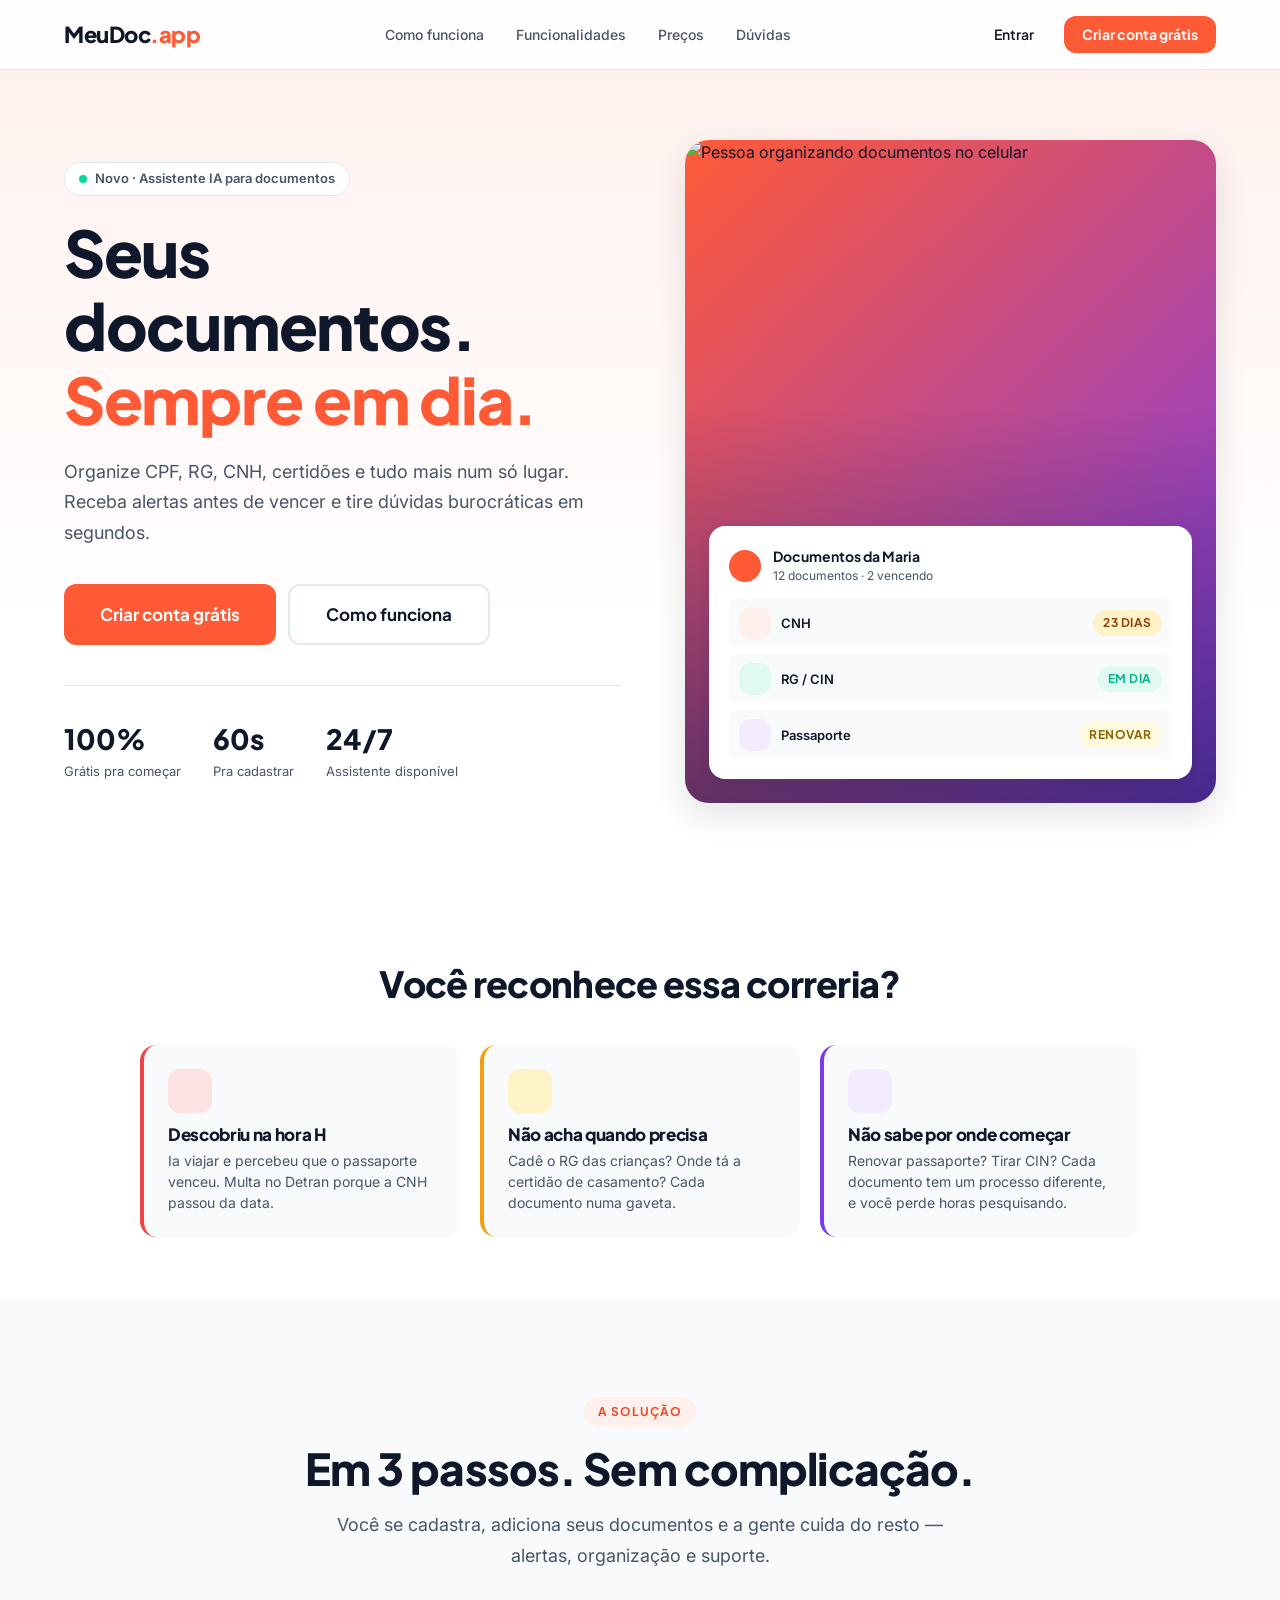
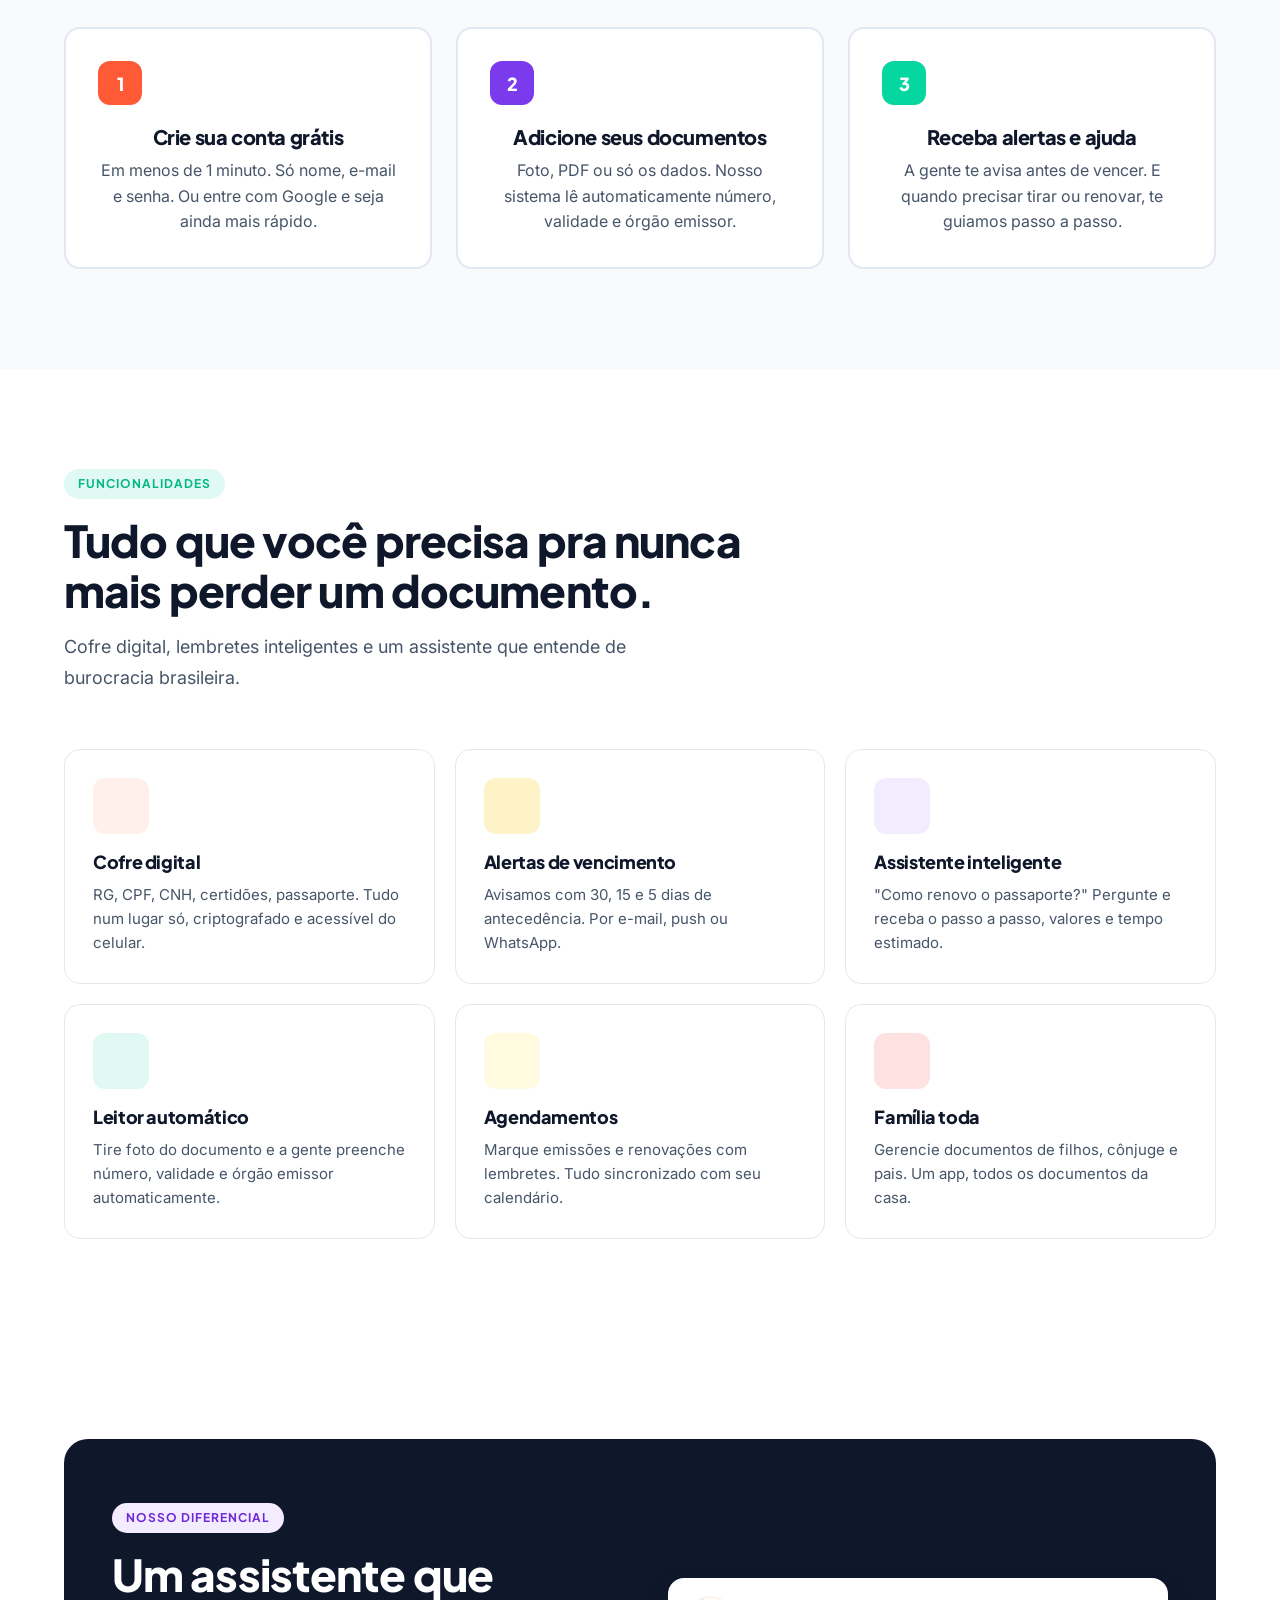
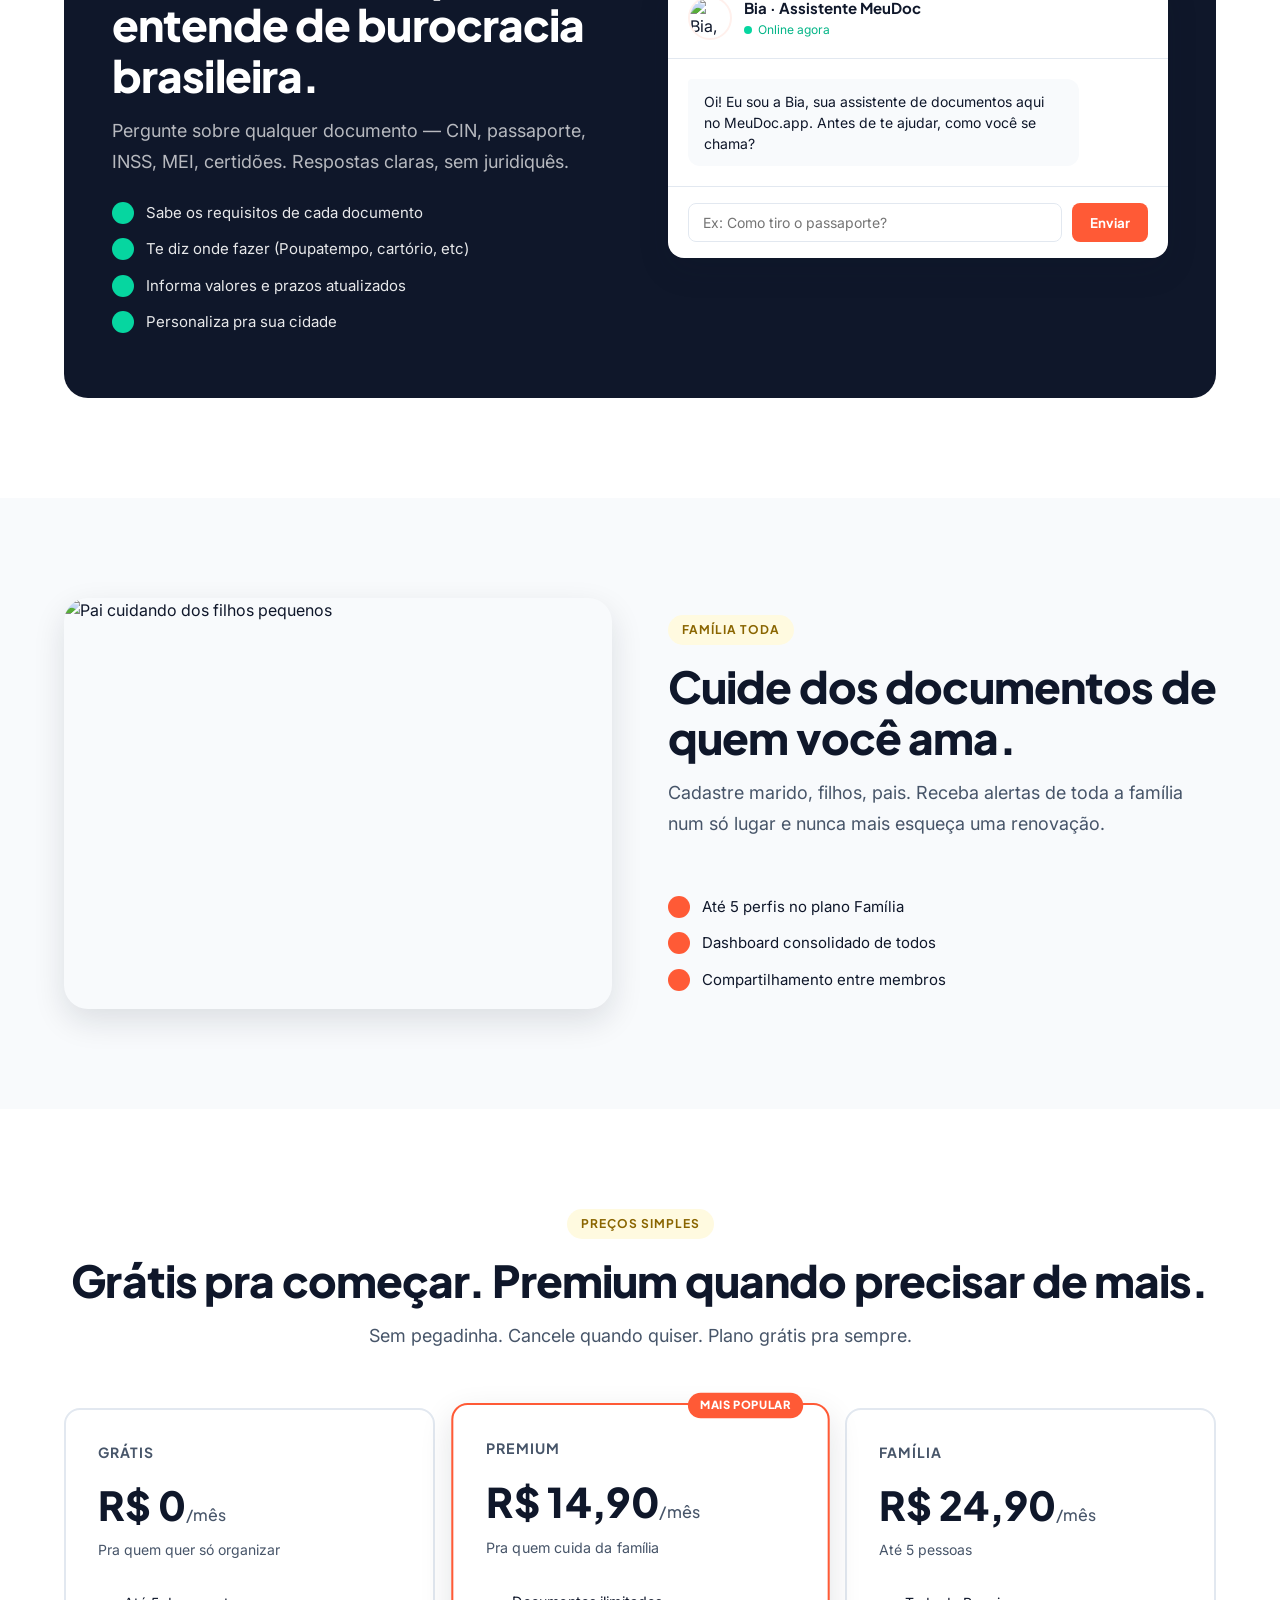
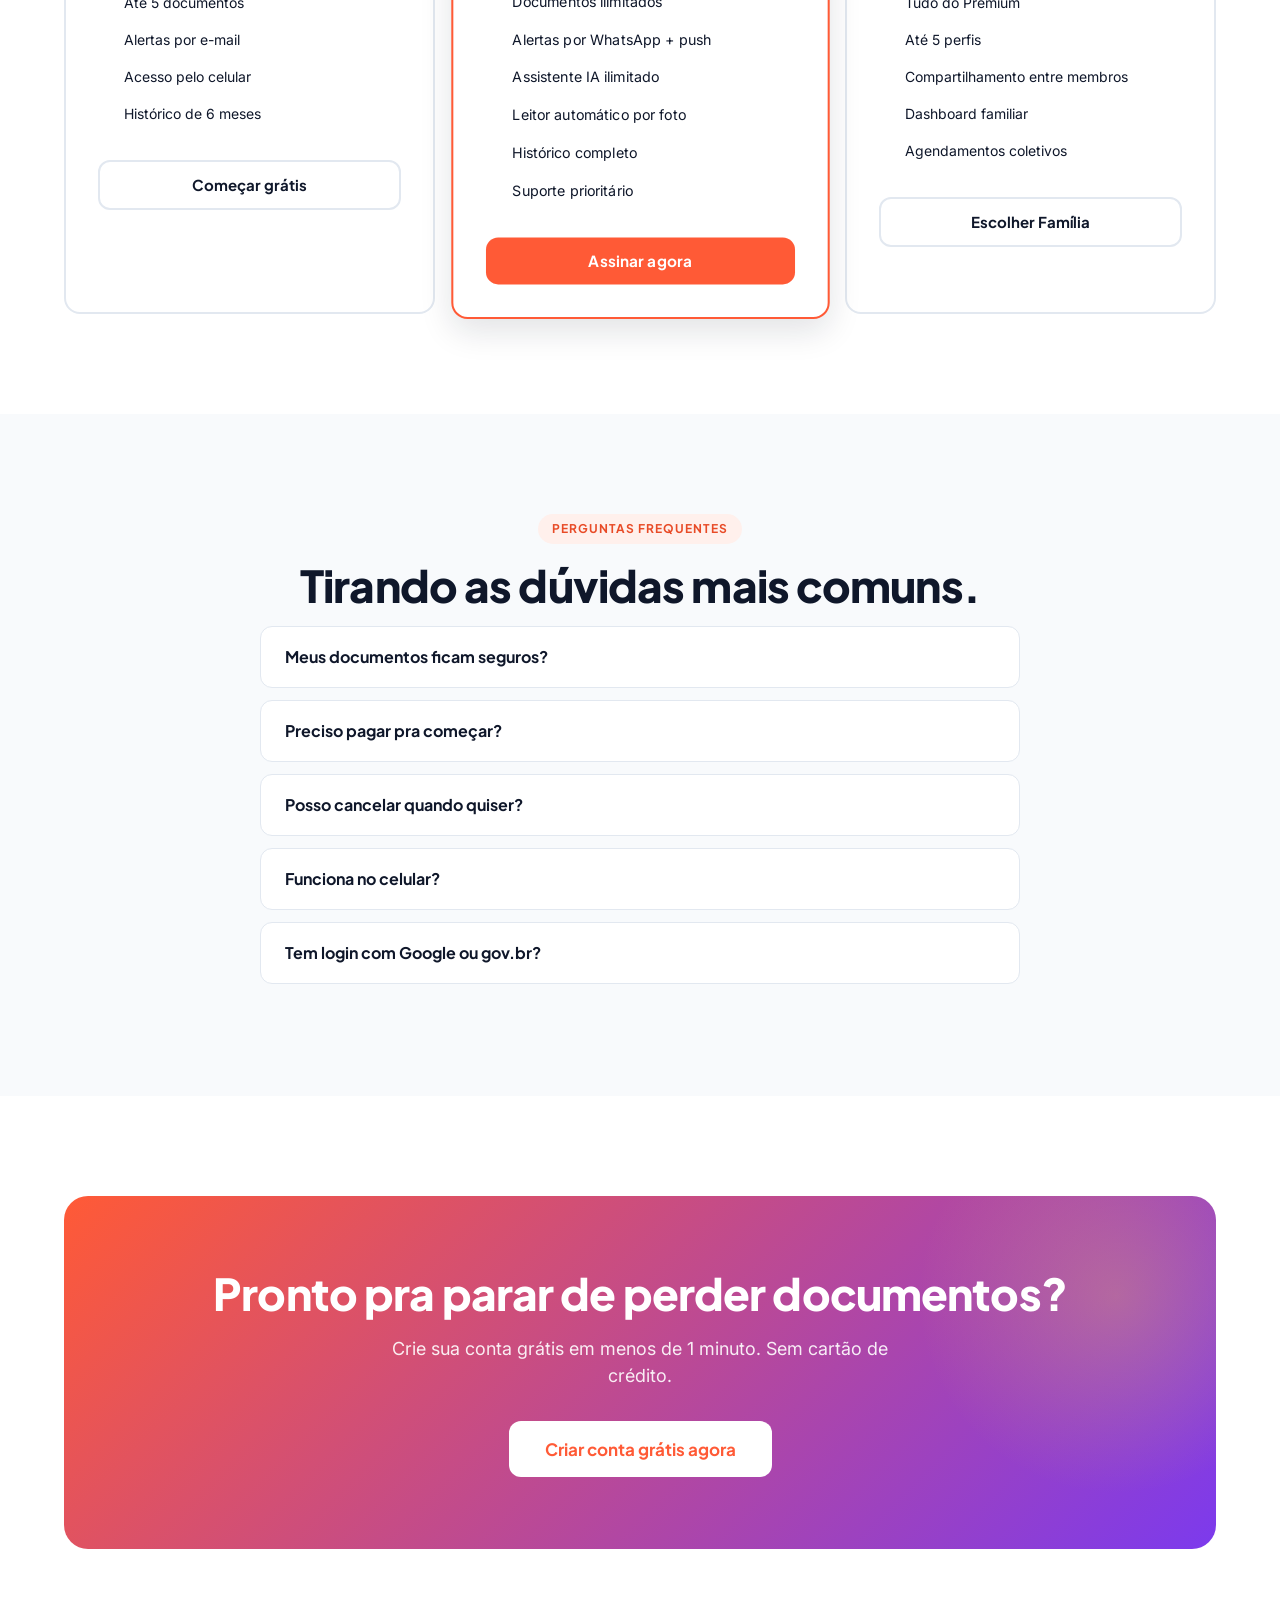
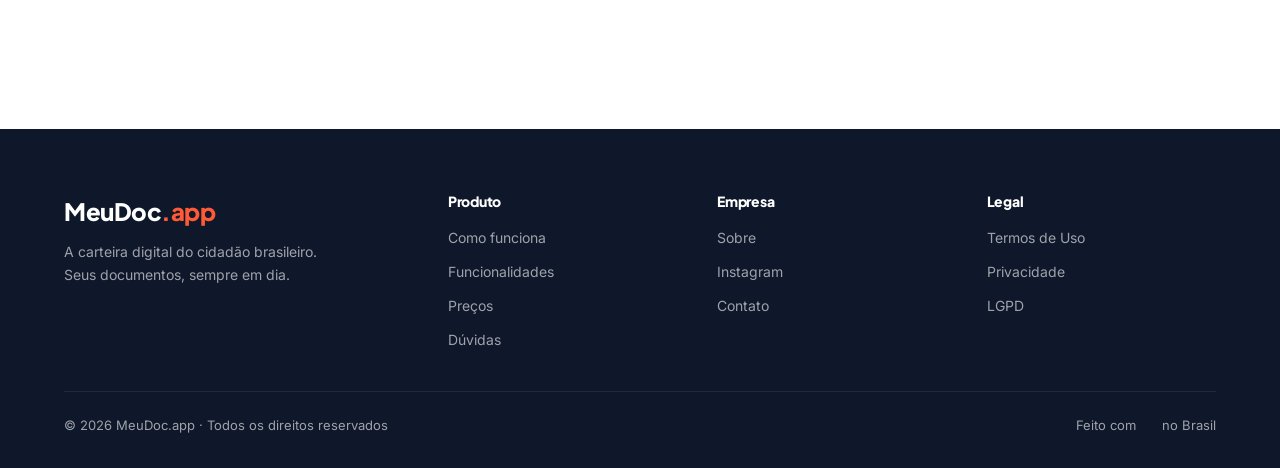
==== commit 3dcd886a: "Fix base64 + Bia mais meiga, jovial, pergunta o nome PROBLEMA 1 (Failed to decode base64): - Saneame" ====
--- a/index.html
+++ b/index.html
@@ -8,7 +8,7 @@
 <link rel="preconnect" href="https://fonts.googleapis.com">
 <link rel="preconnect" href="https://fonts.gstatic.com" crossorigin>
 <link href="https://fonts.googleapis.com/css2?family=Plus+Jakarta+Sans:wght@500;600;700;800&family=Inter:wght@400;500;600&display=swap" rel="stylesheet">
-<link rel="stylesheet" href="assets/styles.css">
+<link rel="stylesheet" href="assets/styles.css?v=2">
 <script src="https://unpkg.com/lucide@latest/dist/umd/lucide.min.js"></script>
 <style>
   /* === NAV === */
@@ -518,7 +518,7 @@
             </div>
           </div>
           <div class="chat-body" id="chatBody">
-            <div class="msg msg-bot">Oi! Sou a Bia, sua assistente de documentos. Como posso te ajudar hoje?</div>
+            <div class="msg msg-bot">Oi! Eu sou a Bia, sua assistente de documentos aqui no MeuDoc.app. Antes de te ajudar, como você se chama?</div>
           </div>
           <div class="chat-input-wrap">
             <input type="text" id="chatInput" placeholder="Ex: Como tiro o passaporte?" />
@@ -698,13 +698,47 @@
     el.classList.toggle('open');
   }
 
-  // Chat demo
+  // Chat demo (limite 10 mensagens, depois CTA cadastro)
+  // A Bia ja chama pro CTA em cada resposta — limite serve so como freio final
+  const DEMO_LIMIT = 10;
   const chatHistory = [];
+
+  function getMsgCount() {
+    return parseInt(localStorage.getItem('meudoc_demo_count') || '0', 10);
+  }
+  function incMsgCount() {
+    const n = getMsgCount() + 1;
+    localStorage.setItem('meudoc_demo_count', String(n));
+    return n;
+  }
+
+  function showCtaCadastro() {
+    const body = document.getElementById('chatBody');
+    const cta = document.createElement('div');
+    cta.className = 'msg msg-bot';
+    cta.innerHTML = `
+      <div style="background: linear-gradient(135deg, var(--coral-light), var(--lavanda-light)); padding: 16px; border-radius: var(--r-md); border-left: 3px solid var(--coral);">
+        <strong style="color:var(--coral-dark);">Gostou da Bia?</strong><br>
+        <span style="font-size: 13px; color: var(--noite); line-height:1.5;">Crie sua conta gratuita pra continuar conversando, organizar seus documentos e receber alertas antes de vencer.</span><br>
+        <a href="login.html#cadastro" style="display:inline-block; margin-top:10px; background:var(--coral); color:#fff; padding:8px 16px; border-radius:var(--r-md); font-weight:700; font-size:13px; font-family:var(--font-display); text-decoration:none;">Criar conta grátis</a>
+      </div>`;
+    body.appendChild(cta);
+    body.scrollTop = body.scrollHeight;
+    // Desabilita input
+    const input = document.getElementById('chatInput');
+    input.disabled = true;
+    input.placeholder = 'Limite de demonstração atingido — crie sua conta pra continuar';
+    const btns = document.querySelectorAll('.chat-input-wrap button');
+    btns.forEach(b => b.disabled = true);
+  }
+
   async function sendMsg() {
     const input = document.getElementById('chatInput');
     const body = document.getElementById('chatBody');
     const msg = input.value.trim();
     if (!msg) return;
+    if (getMsgCount() >= DEMO_LIMIT) { showCtaCadastro(); return; }
+
     const u = document.createElement('div');
     u.className = 'msg msg-user';
     u.textContent = msg;
@@ -721,7 +755,7 @@
       const r = await fetch('/api/chat', {
         method: 'POST',
         headers: { 'Content-Type': 'application/json' },
-        body: JSON.stringify({ messages: chatHistory })
+        body: JSON.stringify({ messages: chatHistory, mode: 'demo' })
       });
       const data = await r.json();
       typing.remove();
@@ -732,6 +766,8 @@
       body.appendChild(b);
       body.scrollTop = body.scrollHeight;
       chatHistory.push({ role: 'assistant', content: text });
+      const novo = incMsgCount();
+      if (novo >= DEMO_LIMIT) setTimeout(showCtaCadastro, 800);
     } catch (e) {
       typing.remove();
       const err = document.createElement('div');
@@ -743,6 +779,10 @@
   document.getElementById('chatInput').addEventListener('keydown', e => {
     if (e.key === 'Enter') sendMsg();
   });
+  // Se ja atingiu limite na visita anterior, ja mostra CTA na carga
+  if (getMsgCount() >= DEMO_LIMIT) {
+    setTimeout(showCtaCadastro, 1000);
+  }
   document.querySelectorAll('a[href^="#"]').forEach(a => {
     a.addEventListener('click', () => {
       document.getElementById('mobileMenu').classList.remove('open');
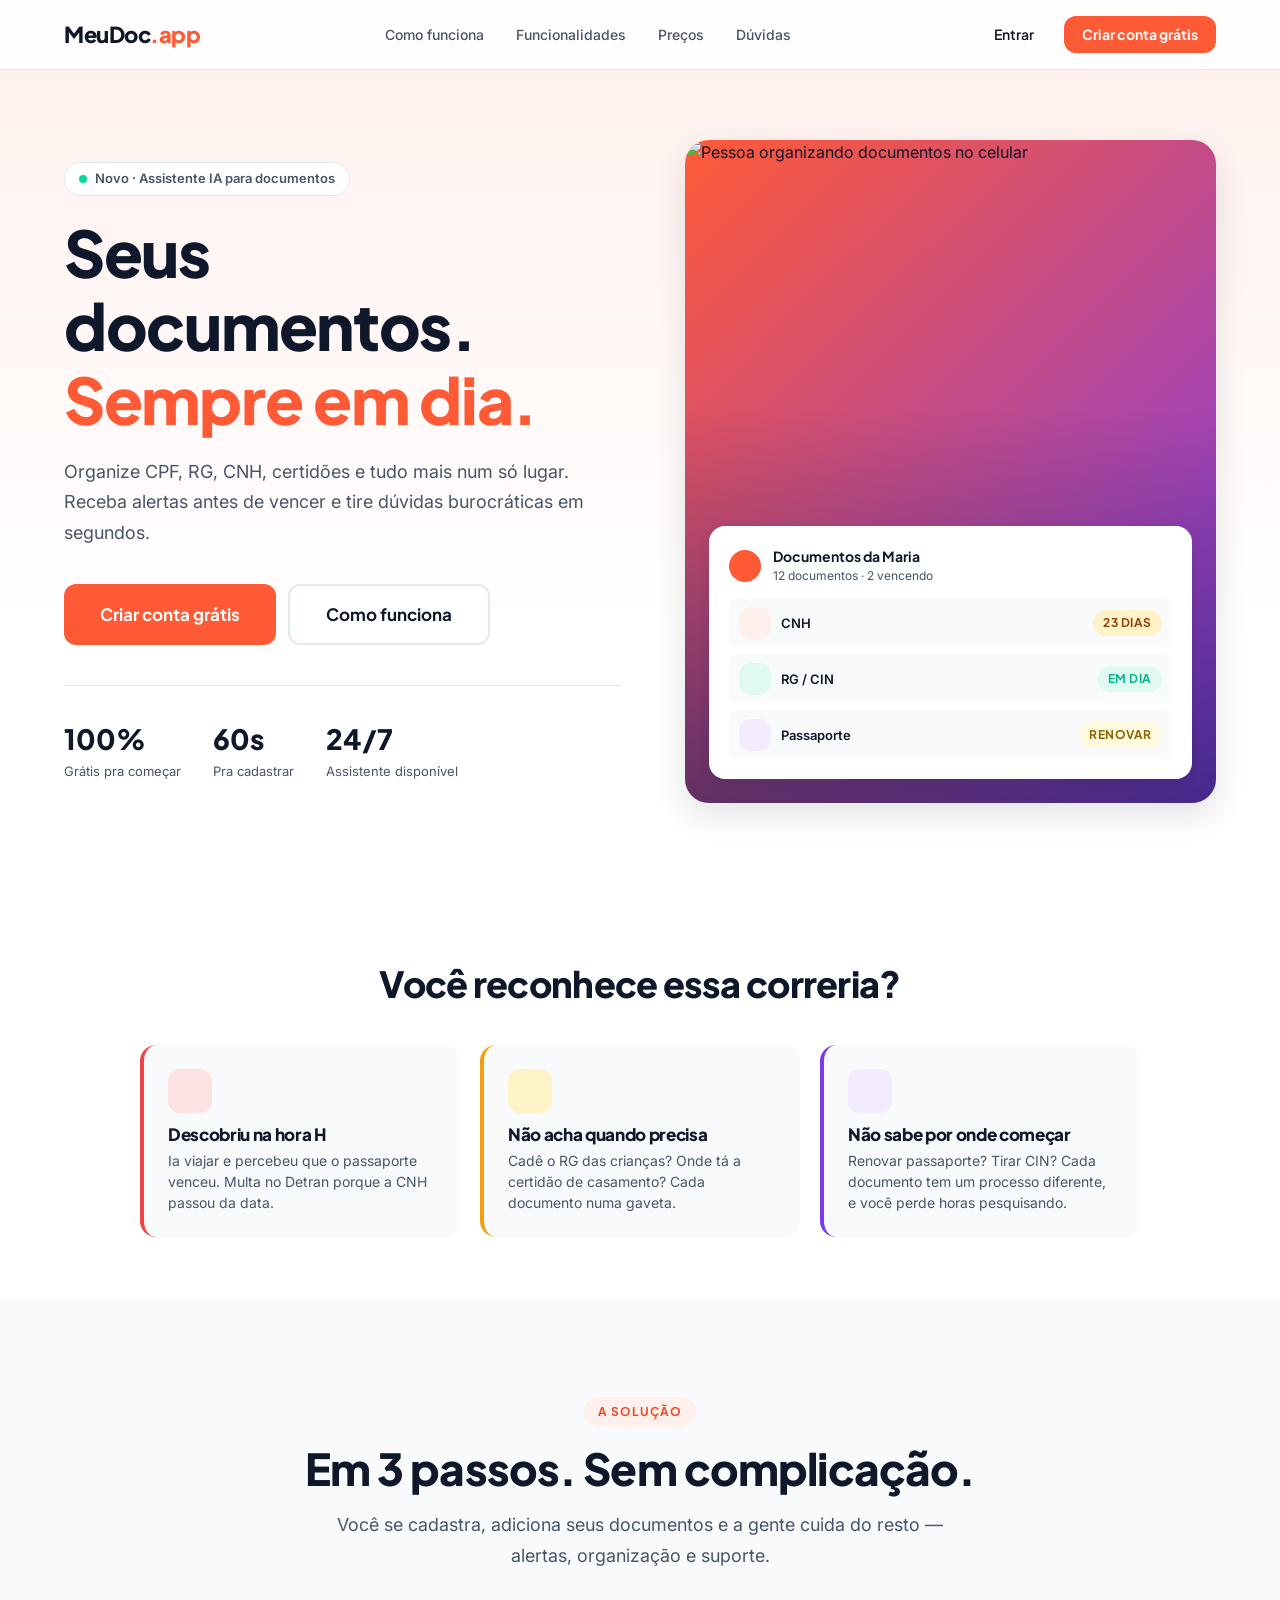
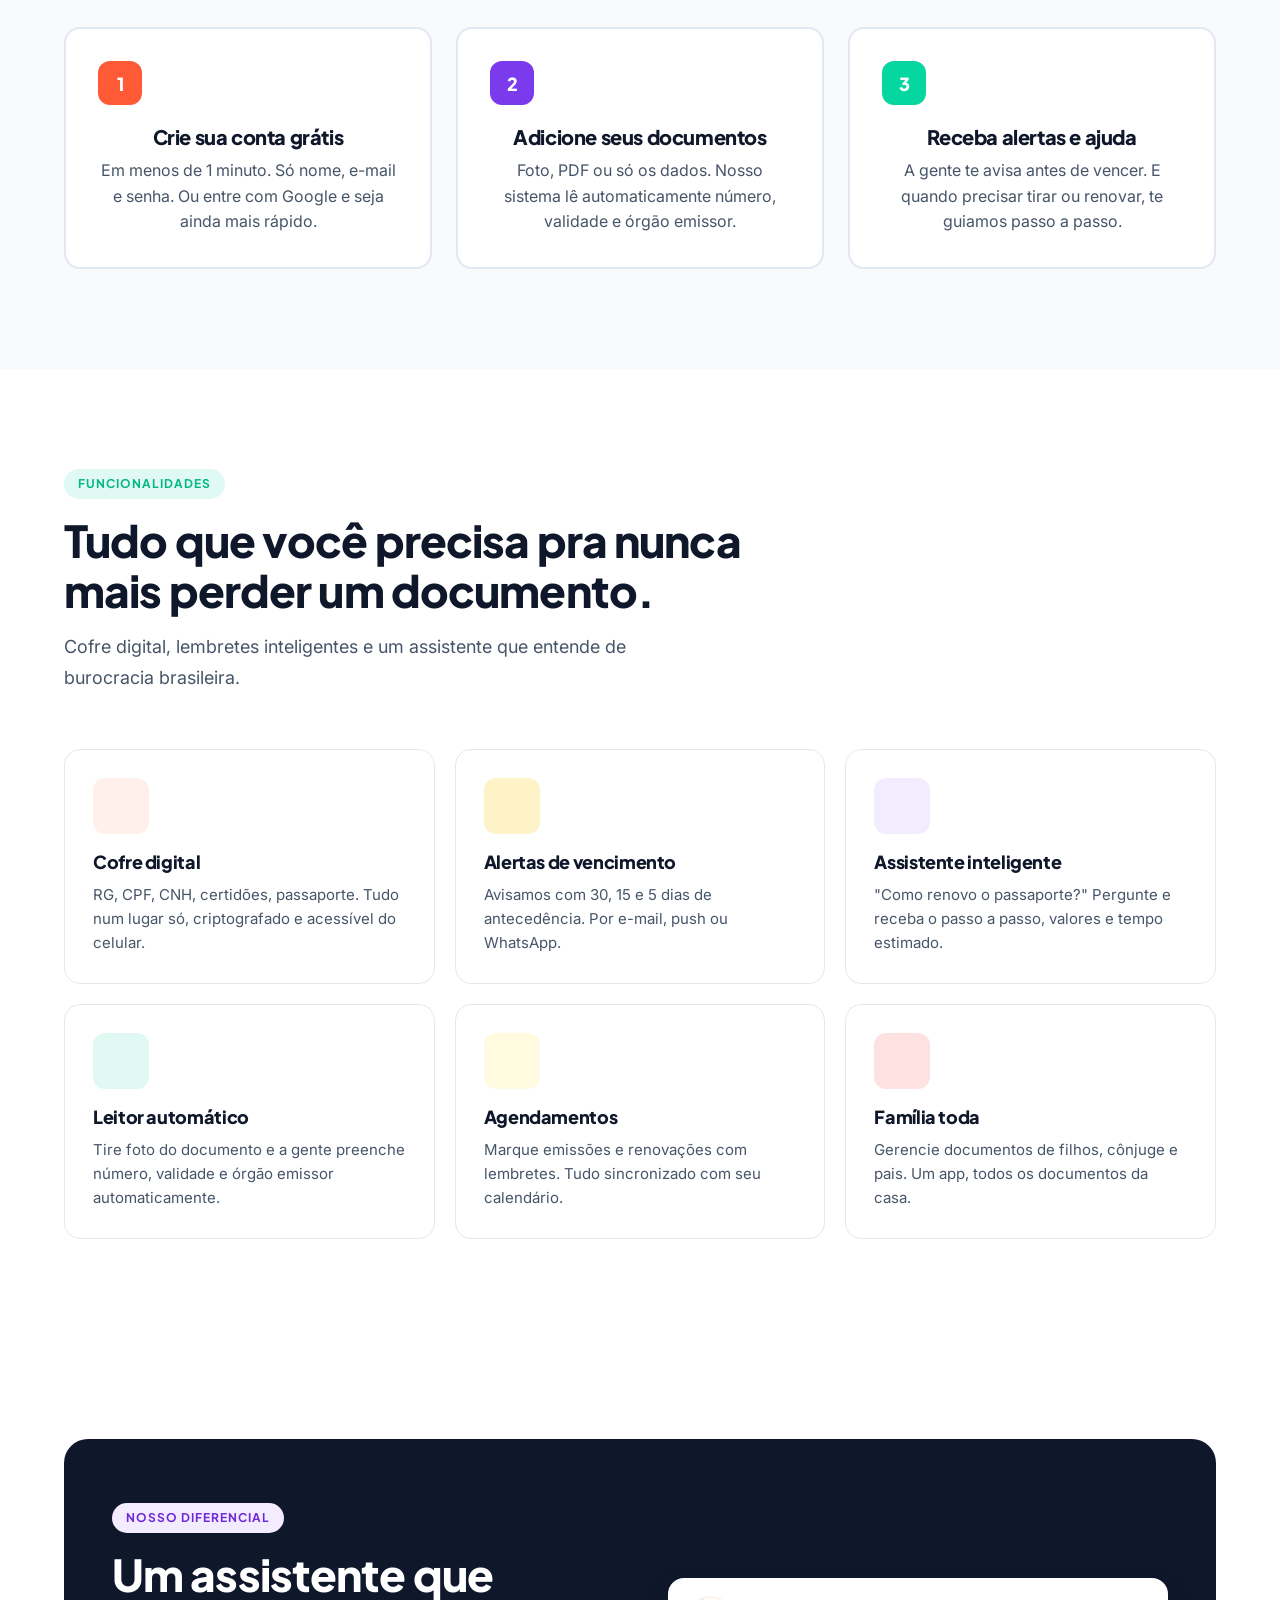
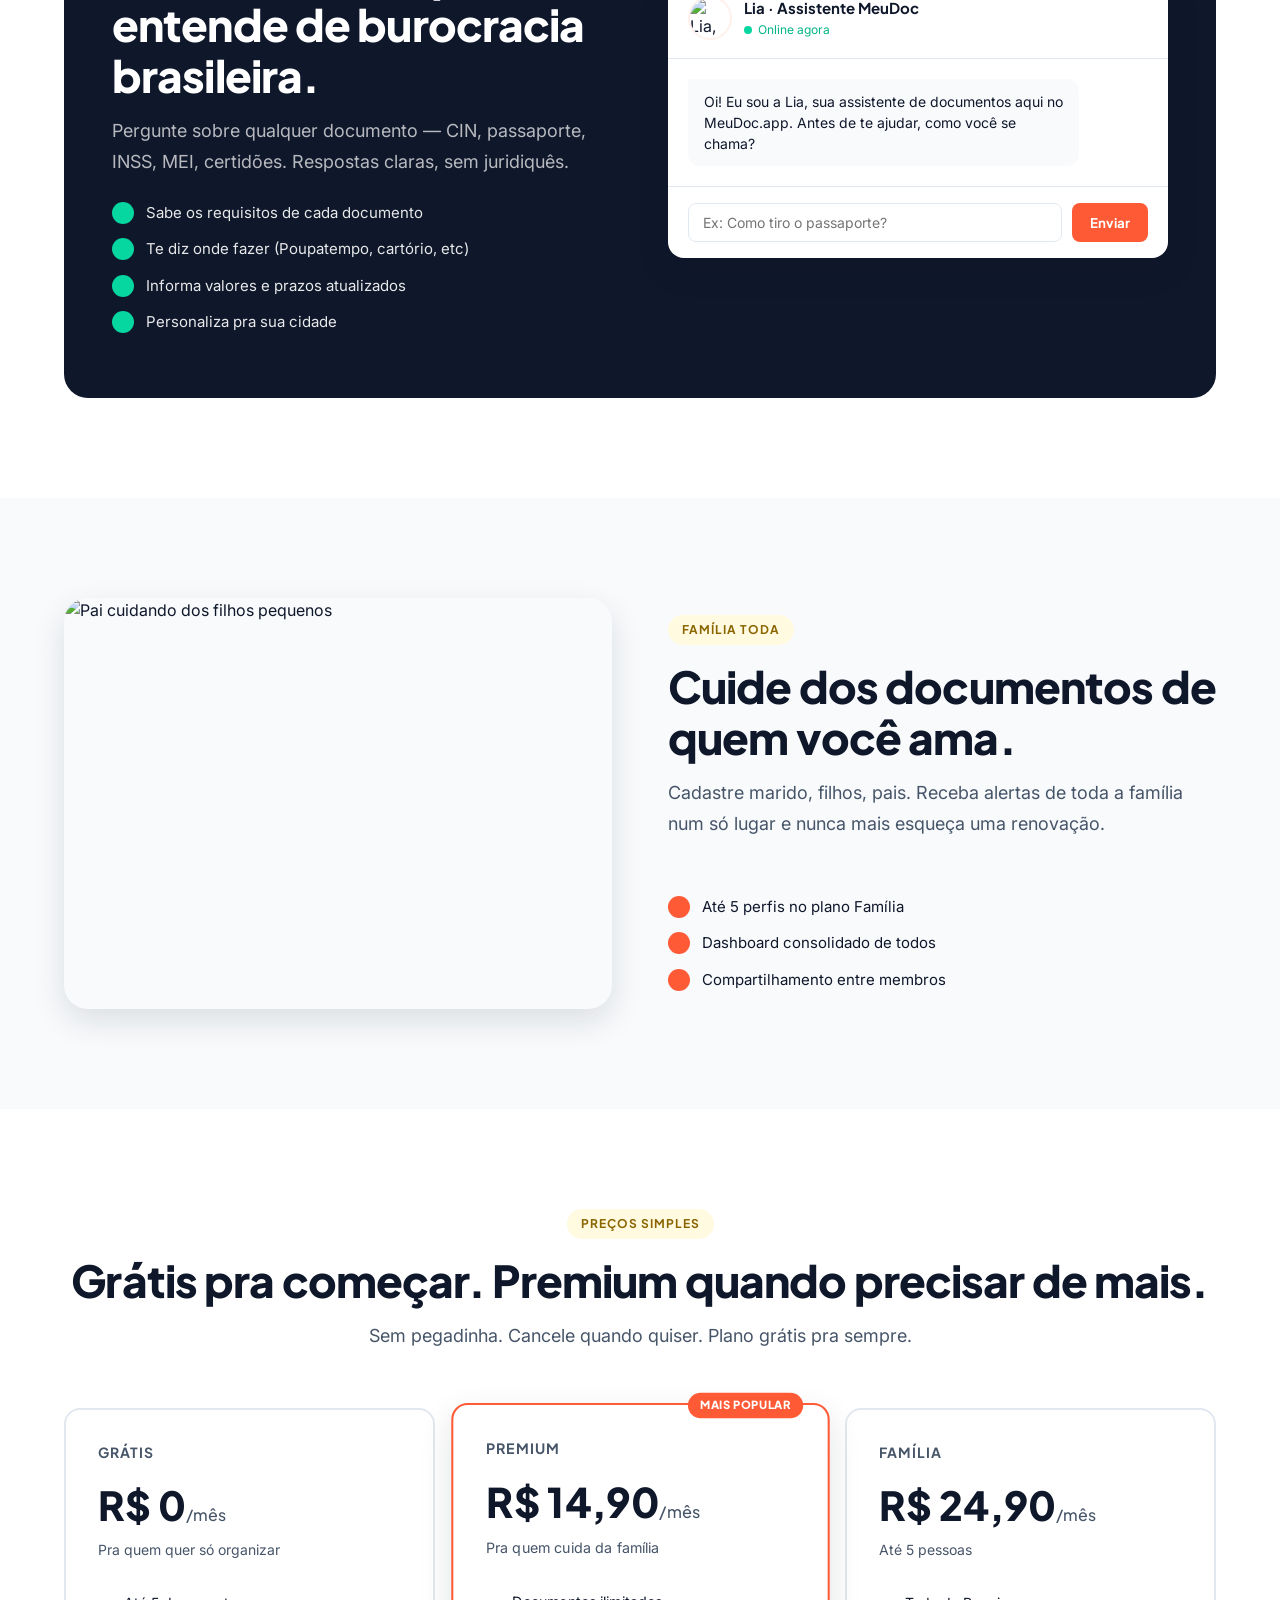
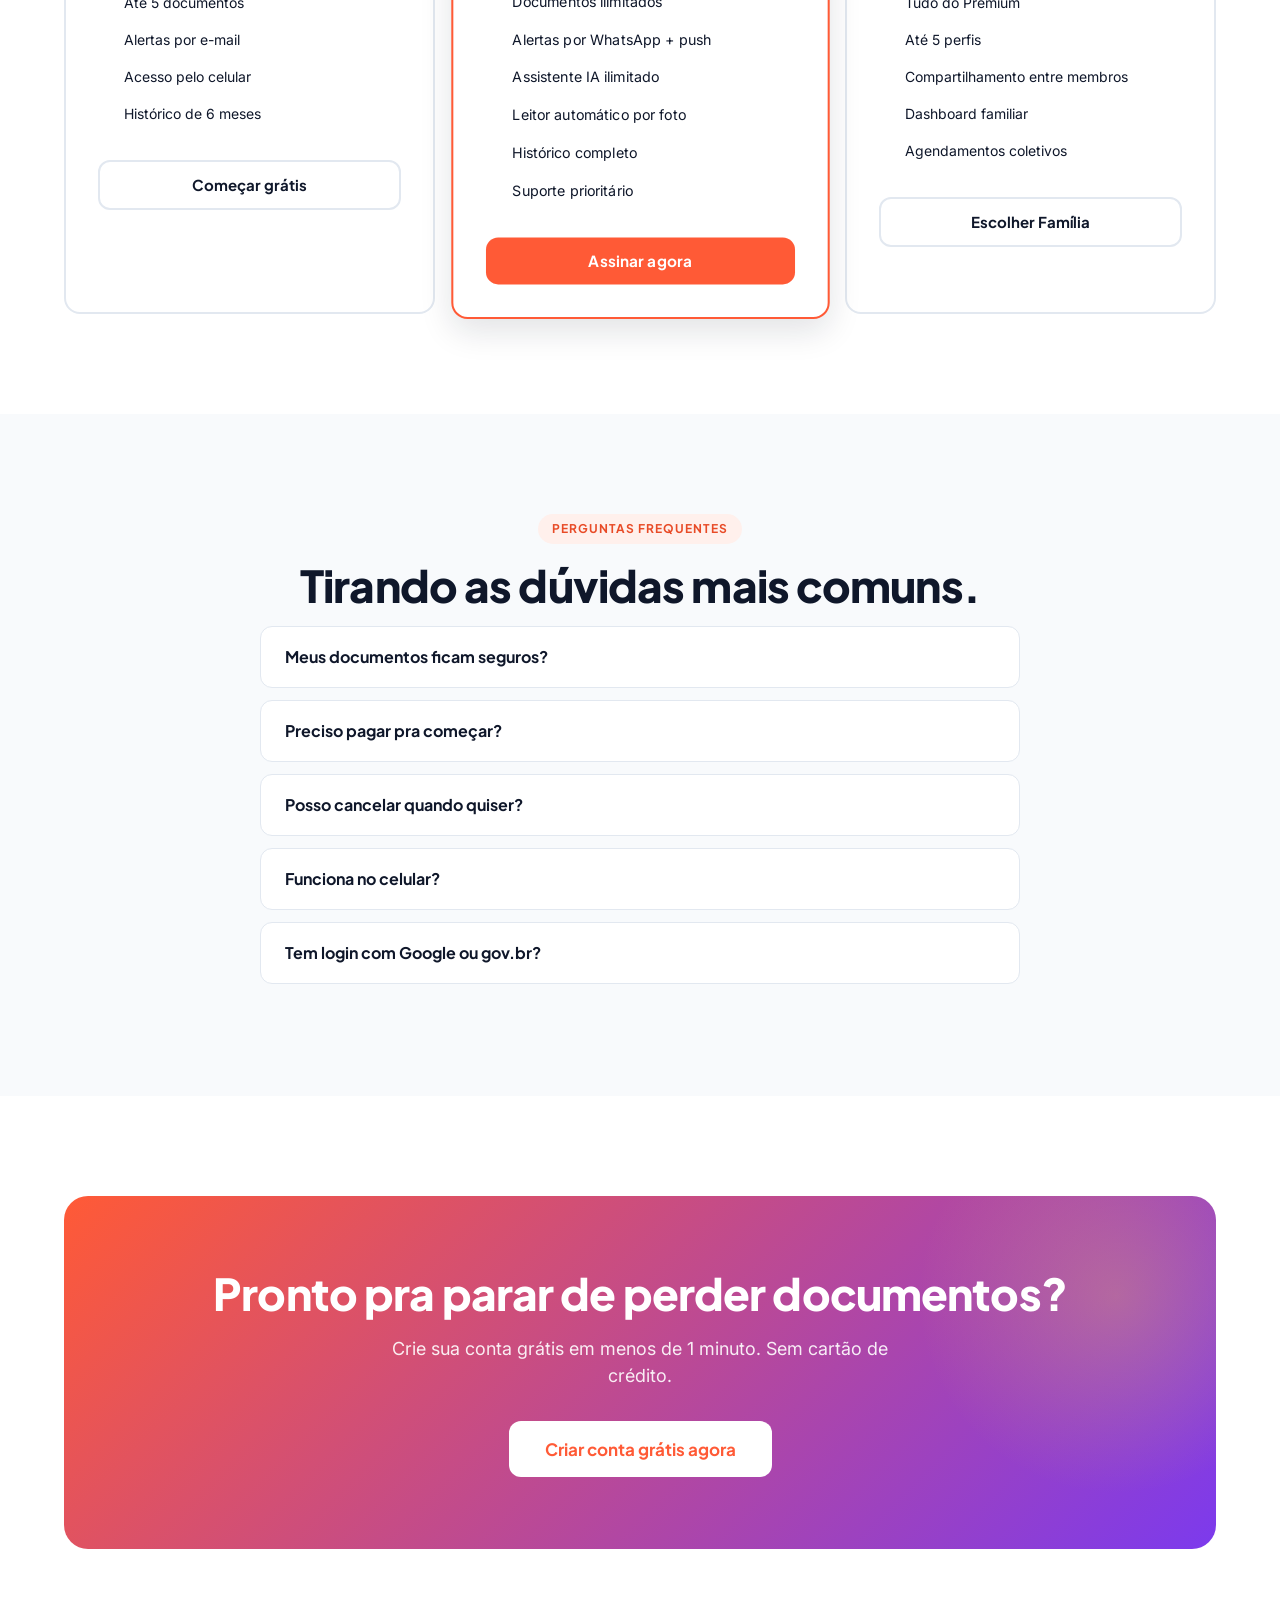
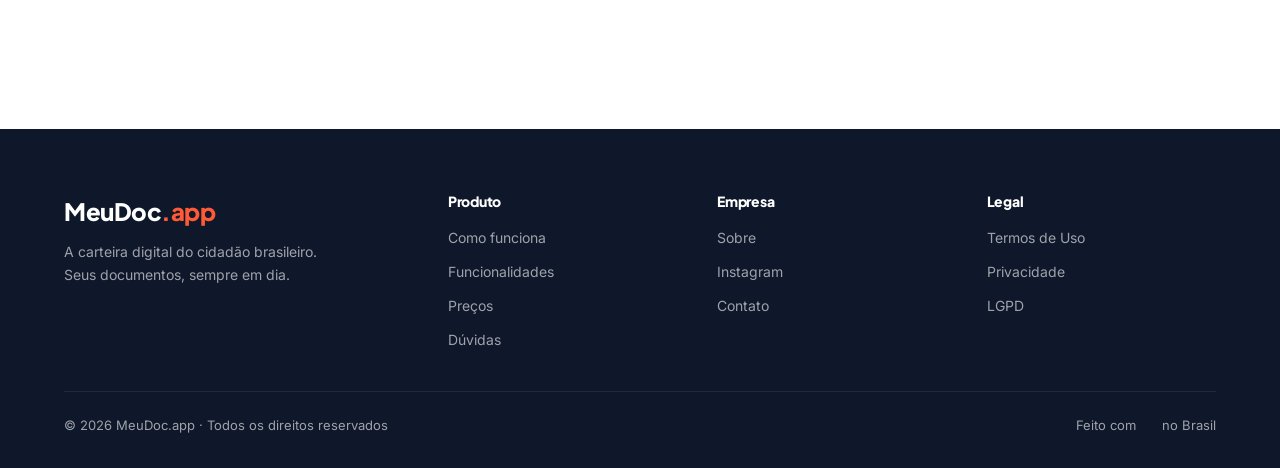
==== commit 885da43a: "Rebranding: Bia -> Lia + avatar humano -> mascote DiceBear Notionists Motivos (Emanuel): 1) 'Bia' co" ====
--- a/index.html
+++ b/index.html
@@ -510,15 +510,15 @@
         <div class="chat-card">
           <div class="chat-header">
             <div class="chat-avatar-img">
-              <img src="https://images.unsplash.com/photo-1494790108377-be9c29b29330?w=120&q=85&auto=format&fit=crop" alt="Bia, assistente MeuDoc">
+              <img src="https://api.dicebear.com/9.x/notionists/svg?seed=lia-meudoc&backgroundColor=ffe5d9" alt="Lia, assistente MeuDoc">
             </div>
             <div>
-              <div class="chat-title">Bia · Assistente MeuDoc</div>
+              <div class="chat-title">Lia · Assistente MeuDoc</div>
               <div class="chat-status">Online agora</div>
             </div>
           </div>
           <div class="chat-body" id="chatBody">
-            <div class="msg msg-bot">Oi! Eu sou a Bia, sua assistente de documentos aqui no MeuDoc.app. Antes de te ajudar, como você se chama?</div>
+            <div class="msg msg-bot">Oi! Eu sou a Lia, sua assistente de documentos aqui no MeuDoc.app. Antes de te ajudar, como você se chama?</div>
           </div>
           <div class="chat-input-wrap">
             <input type="text" id="chatInput" placeholder="Ex: Como tiro o passaporte?" />
@@ -699,7 +699,7 @@
   }
 
   // Chat demo (limite 10 mensagens, depois CTA cadastro)
-  // A Bia ja chama pro CTA em cada resposta — limite serve so como freio final
+  // A Lia ja chama pro CTA em cada resposta — limite serve so como freio final
   const DEMO_LIMIT = 10;
   const chatHistory = [];
 
@@ -718,7 +718,7 @@
     cta.className = 'msg msg-bot';
     cta.innerHTML = `
       <div style="background: linear-gradient(135deg, var(--coral-light), var(--lavanda-light)); padding: 16px; border-radius: var(--r-md); border-left: 3px solid var(--coral);">
-        <strong style="color:var(--coral-dark);">Gostou da Bia?</strong><br>
+        <strong style="color:var(--coral-dark);">Gostou da Lia?</strong><br>
         <span style="font-size: 13px; color: var(--noite); line-height:1.5;">Crie sua conta gratuita pra continuar conversando, organizar seus documentos e receber alertas antes de vencer.</span><br>
         <a href="login.html#cadastro" style="display:inline-block; margin-top:10px; background:var(--coral); color:#fff; padding:8px 16px; border-radius:var(--r-md); font-weight:700; font-size:13px; font-family:var(--font-display); text-decoration:none;">Criar conta grátis</a>
       </div>`;
